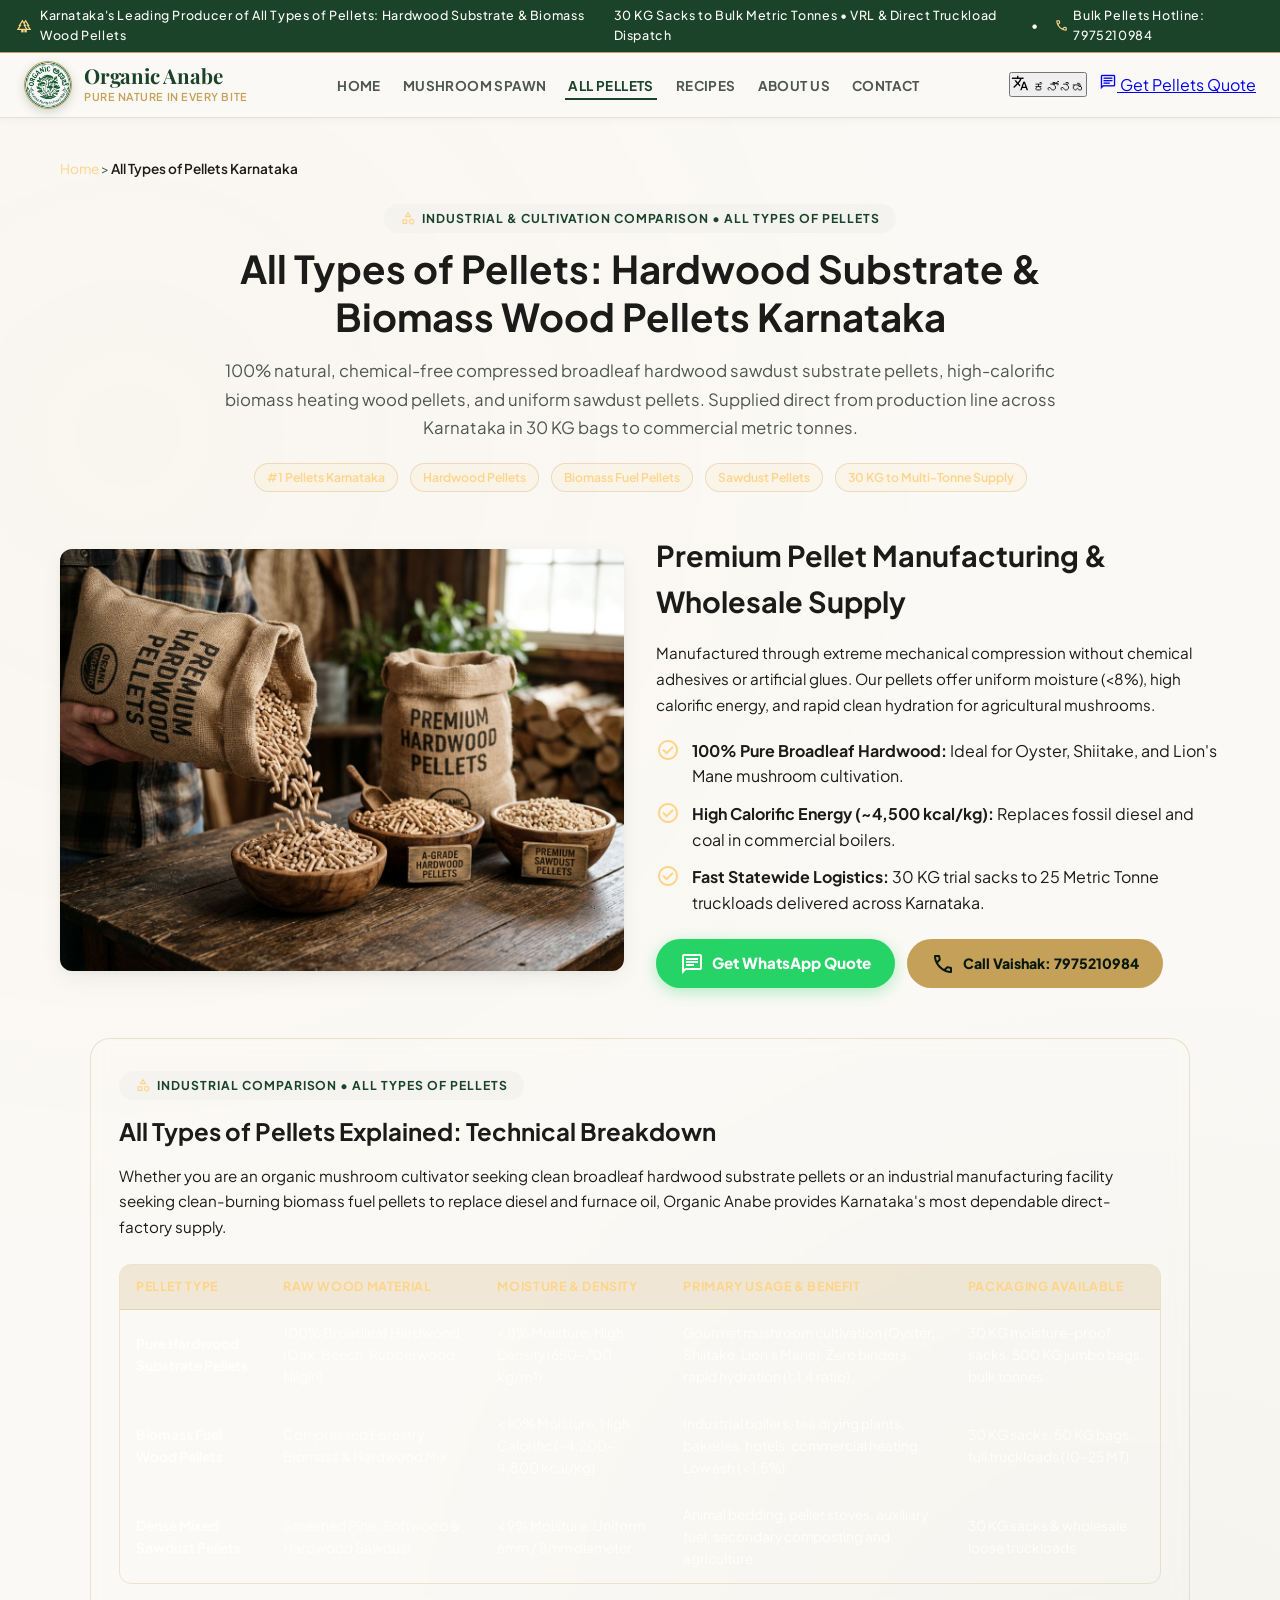
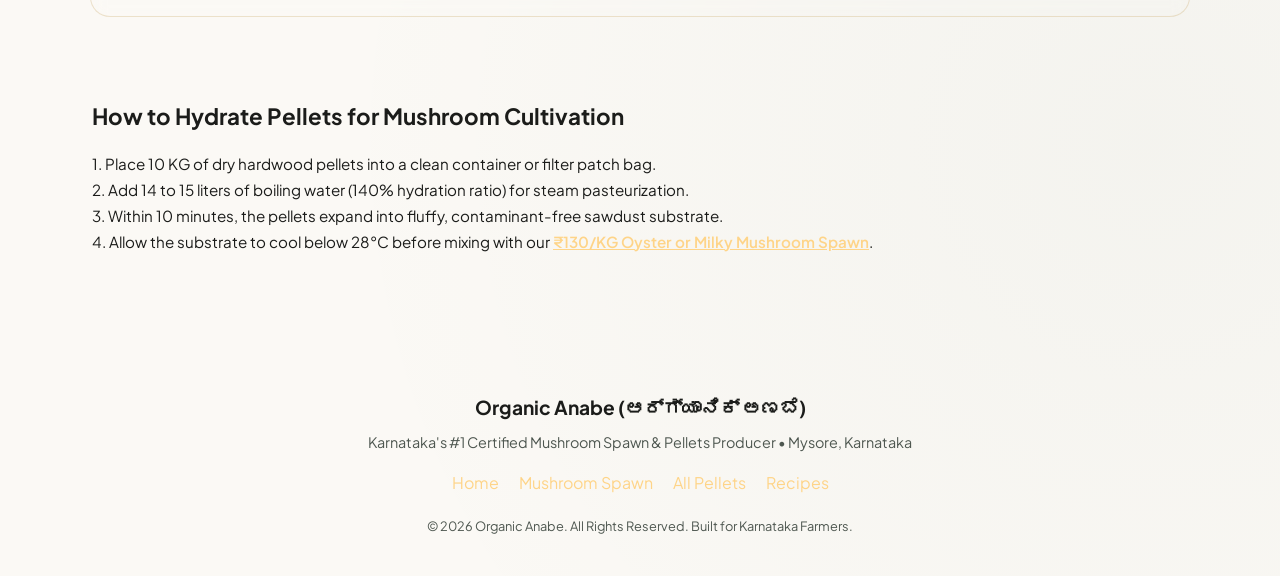
==== pellets.html @ 314855f8 "Implement full #1 ranking architecture: llms.txt, dedicated spawn.html and pellets.html pages, and O" ====
<!DOCTYPE html>
<html lang="en">
<head>
  <meta charset="utf-8" />
  <meta name="viewport" content="width=device-width, initial-scale=1.0" />
  <title>All Types of Pellets Karnataka: Hardwood Substrate & Biomass Wood Pellets | Organic Anabe</title>
  <meta name="description" content="Karnataka's leading direct manufacturer of all types of pellets: 100% pure broadleaf hardwood sawdust pellets for mushroom cultivation & high-calorific biomass fuel wood pellets for industrial boilers. Available in 30 KG bags to bulk tonnes across all Karnataka districts." />
  <meta name="keywords" content="pellets, hardwood pellets, mushroom pellets, biomass pellets, wood pellets, sawdust pellets karnataka, industrial boiler pellets, pellets mysore bangalore, biomass fuel pellets india, substrate pellets for oyster mushroom" />
  <meta name="robots" content="index, follow, max-image-preview:large" />

  <!-- Canonical and Language Alternates -->
  <link rel="canonical" href="https://organabe.in/pellets.html" />
  <link rel="alternate" hreflang="en" href="https://organabe.in/pellets.html" />
  <link rel="alternate" hreflang="kn" href="https://organabe.in/pellets.html?lang=kn" />
  <link rel="alternate" hreflang="x-default" href="https://organabe.in/pellets.html" />

  <!-- Local SEO & Geographic Meta Tags -->
  <meta name="geo.region" content="IN-KA" />
  <meta name="geo.placename" content="Mysore, Mandya, Bengaluru, Karnataka, India" />
  <meta name="geo.position" content="12.2958;76.6394" />
  <meta name="ICBM" content="12.2958, 76.6394" />

  <!-- Open Graph / Social Media -->
  <meta property="og:type" content="product" />
  <meta property="og:locale" content="en_IN" />
  <meta property="og:url" content="https://organabe.in/pellets.html" />
  <meta property="og:site_name" content="Organic Anabe (ಆರ್ಗ್ಯಾನಿಕ್ ಅಣಬೆ)" />
  <meta property="og:title" content="All Types of Pellets: Hardwood & Biomass Wood Pellets Karnataka | Organic Anabe" />
  <meta property="og:description" content="100% chemical-free broadleaf hardwood substrate pellets for mushroom cultivation and high-calorific biomass fuel wood pellets for industrial heating." />
  <meta property="og:image" content="https://organabe.in/assets/all_types_pellets.jpg" />

  <!-- Google Fonts & Icons -->
  <link rel="preconnect" href="https://fonts.googleapis.com" />
  <link rel="preconnect" href="https://fonts.gstatic.com" crossorigin />
  <link href="https://fonts.googleapis.com/css2?family=Noto+Sans+Kannada:wght@400;600;700;800&family=Playfair+Display:ital,wght@0,600;0,700;0,800;1,600&family=Plus+Jakarta+Sans:wght@400;500;600;700;800&display=swap" rel="stylesheet" />
  <link href="https://fonts.googleapis.com/css2?family=Material+Symbols+Outlined:opsz,wght,FILL,GRAD@24,500,0,0" rel="stylesheet" />

  <!-- Main Stylesheet -->
  <link rel="stylesheet" href="css/style.css" />

  <!-- Structured Data: BreadcrumbList Schema -->
  <script type="application/ld+json">
  {
    "@context": "https://schema.org",
    "@type": "BreadcrumbList",
    "itemListElement": [
      {
        "@type": "ListItem",
        "position": 1,
        "name": "Home",
        "item": "https://organabe.in/"
      },
      {
        "@type": "ListItem",
        "position": 2,
        "name": "All Types of Pellets",
        "item": "https://organabe.in/pellets.html"
      }
    ]
  }
  </script>

  <!-- Structured Data: Product Schema for Pellets with Full Merchant Compliance -->
  <script type="application/ld+json">
  {
    "@context": "https://schema.org",
    "@type": "Product",
    "name": "All Types of Pellets: Hardwood Sawdust & Biomass Pellets (ಪೆಲ್ಲೆಟ್‌ಗಳು)",
    "image": "https://organabe.in/assets/all_types_pellets.jpg",
    "description": "100% pure broadleaf hardwood substrate pellets for mushroom cultivation and high-calorific biomass fuel wood pellets for industrial boilers. Available in 30 KG bags to bulk tonnes across Karnataka.",
    "sku": "OA-PELLET-30KG",
    "brand": { "@type": "Brand", "name": "Organic Anabe" },
    "offers": {
      "@type": "Offer",
      "price": "18",
      "priceCurrency": "INR",
      "itemCondition": "https://schema.org/NewCondition",
      "availability": "https://schema.org/InStock",
      "priceValidUntil": "2027-12-31",
      "url": "https://organabe.in/pellets.html",
      "shippingDetails": {
        "@type": "OfferShippingDetails",
        "shippingRate": {
          "@type": "MonetaryAmount",
          "value": "0",
          "currency": "INR"
        },
        "shippingDestination": {
          "@type": "DefinedRegion",
          "addressCountry": "IN",
          "addressRegion": "Karnataka"
        },
        "deliveryTime": {
          "@type": "ShippingDeliveryTime",
          "handlingTime": {
            "@type": "QuantitativeValue",
            "minValue": 0,
            "maxValue": 1,
            "unitCode": "DAY"
          },
          "transitTime": {
            "@type": "QuantitativeValue",
            "minValue": 1,
            "maxValue": 3,
            "unitCode": "DAY"
          }
        }
      },
      "hasMerchantReturnPolicy": {
        "@type": "MerchantReturnPolicy",
        "applicableCountry": "IN",
        "returnPolicyCategory": "https://schema.org/MerchantReturnFiniteReturnWindow",
        "merchantReturnDays": 7,
        "returnMethod": "https://schema.org/ReturnByMail",
        "returnFees": "https://schema.org/FreeReturn"
      }
    },
    "review": {
      "@type": "Review",
      "reviewRating": {
        "@type": "Rating",
        "ratingValue": "5",
        "bestRating": "5"
      },
      "author": {
        "@type": "Person",
        "name": "Anand Hegde"
      }
    },
    "aggregateRating": {
      "@type": "AggregateRating",
      "ratingValue": "4.8",
      "reviewCount": "54"
    }
  }
  </script>

  <!-- Structured Data: FAQPage Schema -->
  <script type="application/ld+json">
  {
    "@context": "https://schema.org",
    "@type": "FAQPage",
    "mainEntity": [
      {
        "@type": "Question",
        "name": "What are all the types of pellets available at Organic Anabe?",
        "acceptedAnswer": {
          "@type": "Answer",
          "text": "Organic Anabe manufactures and distributes all types of pellets across Karnataka: 1) 100% natural Broadleaf Hardwood Sawdust Pellets (Oak, Beech) for gourmet mushroom cultivation substrates; 2) High-calorific Biomass Fuel Wood Pellets (~4,500 kcal/kg) for industrial boilers, furnaces, and heating; and 3) Screened Mixed Sawdust Pellets. Available in 30 KG bags, 500 KG jumbo bags, and commercial metric tonne truckloads."
        }
      },
      {
        "@type": "Question",
        "name": "How to use hardwood pellets for mushroom cultivation?",
        "acceptedAnswer": {
          "@type": "Answer",
          "text": "Place 10 KG of dry hardwood pellets into a sterilized container. Add 14 to 15 liters of boiling water (140% hydration ratio). Within 10 minutes, the pellets expand into fluffy, steam-pasteurized sawdust substrate. Allow to cool before inoculating with 3% to 5% pure Oyster or Milky mushroom spawn."
        }
      },
      {
        "@type": "Question",
        "name": "What is the minimum order quantity for pellets?",
        "acceptedAnswer": {
          "@type": "Answer",
          "text": "The minimum order quantity for hardwood pellets is 30 KG in heavy moisture-protected sacks, scaling up to commercial truckloads across Bengaluru, Mysuru, Mandya, Hassan, Belagavi, Mangaluru, and all 31 Karnataka districts."
        }
      }
    ]
  }
  </script>
</head>
<body data-lang="en">

  <!-- TOP ANNOUNCEMENT TICKER -->
  <div class="top-ticker">
    <div class="top-ticker-content">
      <div style="display: flex; align-items: center; gap: 8px;">
        <span class="material-symbols-outlined" style="font-size: 16px; color: var(--secondary-light);">forest</span>
        <span>Karnataka's Leading Producer of All Types of Pellets: Hardwood Substrate & Biomass Wood Pellets</span>
      </div>
      <div style="display: flex; align-items: center; gap: 16px;">
        <span class="hidden-mobile">30 KG Sacks to Bulk Metric Tonnes • VRL & Direct Truckload Dispatch</span>
        <span>•</span>
        <a href="tel:7975210984" style="color: inherit; text-decoration: none; display: flex; align-items: center; gap: 4px;">
          <span class="material-symbols-outlined" style="font-size: 15px; color: var(--secondary-light);">call</span>
          <span>Bulk Pellets Hotline: 7975210984</span>
        </a>
      </div>
    </div>
  </div>

  <!-- NAVIGATION HEADER -->
  <header class="site-header">
    <div class="nav-container">
      <a href="index.html" class="brand-link">
        <div class="brand-logo-wrap">
          <img src="assets/logo.png" alt="Organic Anabe Logo" />
        </div>
        <div class="brand-text">
          <span class="brand-title">Organic Anabe</span>
          <span class="brand-subtitle">Pure Nature in Every Bite</span>
        </div>
      </a>

      <nav class="nav-center-wrap">
        <ul class="nav-links">
          <li><a href="index.html">Home</a></li>
          <li><a href="spawn.html">Mushroom Spawn</a></li>
          <li><a href="pellets.html" class="active">All Pellets</a></li>
          <li><a href="recipes.html">Recipes</a></li>
          <li><a href="index.html#about">About Us</a></li>
          <li><a href="index.html#contact">Contact</a></li>
        </ul>
      </nav>

      <div class="nav-actions">
        <button type="button" class="lang-switch-btn" id="lang-toggle-btn" aria-label="Switch Language">
          <span class="material-symbols-outlined" style="font-size: 18px;">translate</span>
          <span>ಕನ್ನಡ</span>
        </button>
        <a href="https://api.whatsapp.com/send?phone=917975210984&text=Hello%20Vaishak!%20I%20need%20a%20bulk%20quote%20for%20Pellets%20(Hardwood%20Substrate%20/%20Biomass%20Fuel)." target="_blank" class="nav-order-pill">
          <span class="material-symbols-outlined" style="font-size: 18px;">chat</span>
          <span>Get Pellets Quote</span>
        </a>
      </div>
    </div>
  </header>

  <!-- MAIN PAGE CONTAINER -->
  <main style="max-width: 1200px; margin: 40px auto; padding: 0 20px;">

    <!-- Breadcrumb Display -->
    <nav aria-label="Breadcrumb" style="font-size: 0.85rem; color: var(--text-muted); margin-bottom: 24px;">
      <a href="index.html" style="color: var(--secondary-light); text-decoration: none;">Home</a> &gt; 
      <span style="color: var(--text-main); font-weight: 600;">All Types of Pellets Karnataka</span>
    </nav>

    <!-- Page Header & H1 -->
    <div style="text-align: center; max-width: 900px; margin: 0 auto 40px;">
      <div class="botanical-badge" style="margin-bottom: 12px;">
        <span class="material-symbols-outlined" style="font-size: 16px; color: var(--secondary-light);">category</span>
        <span>Industrial & Cultivation Comparison • All Types of Pellets</span>
      </div>
      <h1 style="font-family: var(--font-heading); font-size: 2.4rem; color: var(--text-main); line-height: 1.25; margin-bottom: 16px;">
        All Types of Pellets: Hardwood Substrate &amp; Biomass Wood Pellets Karnataka
      </h1>
      <p style="font-size: 1.05rem; line-height: 1.7; color: var(--text-muted);">
        100% natural, chemical-free compressed broadleaf hardwood sawdust substrate pellets, high-calorific biomass heating wood pellets, and uniform sawdust pellets. Supplied direct from production line across Karnataka in 30 KG bags to commercial metric tonnes.
      </p>
      <div style="display: flex; justify-content: center; gap: 12px; margin-top: 20px; flex-wrap: wrap;">
        <span class="seo-kw-tag">#1 Pellets Karnataka</span>
        <span class="seo-kw-tag">Hardwood Pellets</span>
        <span class="seo-kw-tag">Biomass Fuel Pellets</span>
        <span class="seo-kw-tag">Sawdust Pellets</span>
        <span class="seo-kw-tag">30 KG to Multi-Tonne Supply</span>
      </div>
    </div>

    <!-- Product Showcase Image & Perks -->
    <div style="display: grid; grid-template-columns: repeat(auto-fit, minmax(320px, 1fr)); gap: 32px; align-items: center; margin-bottom: 50px;">
      <div style="border-radius: var(--radius-lg); overflow: hidden; box-shadow: var(--shadow-md); border: 1px solid var(--border-color);">
        <img src="assets/all_types_pellets.jpg" alt="All Types of Pellets - Hardwood Sawdust Pellets and Biomass Wood Pellets Karnataka" style="width: 100%; height: auto; display: block;" />
      </div>
      <div>
        <h2 style="font-family: var(--font-heading); font-size: 1.8rem; color: var(--text-main); margin-bottom: 16px;">
          Premium Pellet Manufacturing &amp; Wholesale Supply
        </h2>
        <p style="font-size: 0.95rem; line-height: 1.7; color: var(--text-secondary); margin-bottom: 20px;">
          Manufactured through extreme mechanical compression without chemical adhesives or artificial glues. Our pellets offer uniform moisture (&lt;8%), high calorific energy, and rapid clean hydration for agricultural mushrooms.
        </p>
        <div style="display: flex; flex-direction: column; gap: 12px; margin-bottom: 24px;">
          <div style="display: flex; gap: 12px; align-items: flex-start;">
            <span class="material-symbols-outlined" style="color: var(--secondary-light); font-size: 24px;">check_circle</span>
            <div>
              <strong>100% Pure Broadleaf Hardwood:</strong> Ideal for Oyster, Shiitake, and Lion's Mane mushroom cultivation.
            </div>
          </div>
          <div style="display: flex; gap: 12px; align-items: flex-start;">
            <span class="material-symbols-outlined" style="color: var(--secondary-light); font-size: 24px;">check_circle</span>
            <div>
              <strong>High Calorific Energy (~4,500 kcal/kg):</strong> Replaces fossil diesel and coal in commercial boilers.
            </div>
          </div>
          <div style="display: flex; gap: 12px; align-items: flex-start;">
            <span class="material-symbols-outlined" style="color: var(--secondary-light); font-size: 24px;">check_circle</span>
            <div>
              <strong>Fast Statewide Logistics:</strong> 30 KG trial sacks to 25 Metric Tonne truckloads delivered across Karnataka.
            </div>
          </div>
        </div>
        <div style="display: flex; gap: 12px; flex-wrap: wrap;">
          <a href="https://api.whatsapp.com/send?phone=917975210984&text=Hello%20Vaishak!%20I%20need%20a%20quotation%20for%20Hardwood%20Pellets%20/%20Biomass%20Pellets." target="_blank" class="btn-pellet-wa-quote" style="text-decoration: none; padding: 12px 24px; border-radius: var(--radius-full); display: inline-flex; align-items: center; gap: 8px;">
            <span class="material-symbols-outlined">chat</span>
            <span>Get WhatsApp Quote</span>
          </a>
          <a href="tel:7975210984" class="btn-pellet-call-quote" style="text-decoration: none; padding: 12px 24px; border-radius: var(--radius-full); display: inline-flex; align-items: center; gap: 8px;">
            <span class="material-symbols-outlined">call</span>
            <span>Call Vaishak: 7975210984</span>
          </a>
        </div>
      </div>
    </div>

    <!-- Technical Specification Comparison Table -->
    <div class="seo-guide-container" style="margin-bottom: 50px;">
      <div class="seo-guide-card">
        <div class="botanical-badge" style="margin-bottom: 12px;">
          <span class="material-symbols-outlined" style="font-size: 16px; color: var(--secondary-light);">category</span>
          <span>Industrial Comparison • All Types of Pellets</span>
        </div>
        <h3 style="font-family: var(--font-heading); font-size: 1.5rem; color: var(--text-primary); margin-bottom: 12px;">
          All Types of Pellets Explained: Technical Breakdown
        </h3>
        <p style="font-size: 0.95rem; line-height: 1.7; color: var(--text-secondary); margin-bottom: 16px;">
          Whether you are an organic mushroom cultivator seeking clean broadleaf hardwood substrate pellets or an industrial manufacturing facility seeking clean-burning biomass fuel pellets to replace diesel and furnace oil, Organic Anabe provides Karnataka's most dependable direct-factory supply.
        </p>

        <div class="seo-guide-table-wrap">
          <table class="seo-guide-table">
            <thead>
              <tr>
                <th>Pellet Type</th>
                <th>Raw Wood Material</th>
                <th>Moisture &amp; Density</th>
                <th>Primary Usage &amp; Benefit</th>
                <th>Packaging Available</th>
              </tr>
            </thead>
            <tbody>
              <tr>
                <td><strong>Pure Hardwood Substrate Pellets</strong></td>
                <td>100% Broadleaf Hardwood (Oak, Beech, Rubberwood, Nilgiri)</td>
                <td>&lt; 8% Moisture, High Density (650–700 kg/m³)</td>
                <td>Gourmet mushroom cultivation (Oyster, Shiitake, Lion's Mane). Zero binders, rapid hydration (1:1.4 ratio).</td>
                <td>30 KG moisture-proof sacks, 500 KG jumbo bags, bulk tonnes</td>
              </tr>
              <tr>
                <td><strong>Biomass Fuel Wood Pellets</strong></td>
                <td>Compressed Forestry Biomass &amp; Hardwood Mix</td>
                <td>&lt; 10% Moisture, High Calorific (~4,200–4,800 kcal/kg)</td>
                <td>Industrial boilers, tea drying plants, bakeries, hotels, commercial heating. Low ash (&lt; 1.5%).</td>
                <td>30 KG sacks, 50 KG bags, full truckloads (10–25 MT)</td>
              </tr>
              <tr>
                <td><strong>Dense Mixed Sawdust Pellets</strong></td>
                <td>Screened Pine, Softwood &amp; Hardwood Sawdust</td>
                <td>&lt; 9% Moisture, Uniform 6mm / 8mm diameter</td>
                <td>Animal bedding, pellet stoves, auxiliary fuel, secondary composting and agriculture.</td>
                <td>30 KG sacks &amp; wholesale loose truckloads</td>
              </tr>
            </tbody>
          </table>
        </div>
      </div>
    </div>

    <!-- Pellets Hydration Guide -->
    <div style="background: var(--bg-surface); border: 1px solid var(--border-color); border-radius: var(--radius-lg); padding: 32px; margin-bottom: 50px;">
      <h3 style="font-family: var(--font-heading); font-size: 1.4rem; color: var(--text-main); margin-bottom: 16px;">
        How to Hydrate Pellets for Mushroom Cultivation
      </h3>
      <p style="font-size: 0.95rem; line-height: 1.7; color: var(--text-secondary); margin-bottom: 16px;">
        1. Place 10 KG of dry hardwood pellets into a clean container or filter patch bag.<br />
        2. Add 14 to 15 liters of boiling water (140% hydration ratio) for steam pasteurization.<br />
        3. Within 10 minutes, the pellets expand into fluffy, contaminant-free sawdust substrate.<br />
        4. Allow the substrate to cool below 28°C before mixing with our <a href="spawn.html" style="color: var(--secondary-light); font-weight: 600;">₹130/KG Oyster or Milky Mushroom Spawn</a>.
      </p>
    </div>

  </main>

  <!-- FOOTER -->
  <footer style="background: var(--bg-surface); padding: 40px 20px; border-top: 1px solid var(--border-color); text-align: center;">
    <div style="max-width: 900px; margin: 0 auto;">
      <h4 style="font-family: var(--font-heading); color: var(--text-main); font-size: 1.2rem; margin-bottom: 8px;">Organic Anabe (ಆರ್ಗ್ಯಾನಿಕ್ ಅಣಬೆ)</h4>
      <p style="color: var(--text-muted); font-size: 0.9rem; margin-bottom: 16px;">Karnataka's #1 Certified Mushroom Spawn &amp; Pellets Producer • Mysore, Karnataka</p>
      <div style="display: flex; justify-content: center; gap: 20px; flex-wrap: wrap; margin-bottom: 20px;">
        <a href="index.html" style="color: var(--secondary-light); text-decoration: none;">Home</a>
        <a href="spawn.html" style="color: var(--secondary-light); text-decoration: none;">Mushroom Spawn</a>
        <a href="pellets.html" style="color: var(--secondary-light); text-decoration: none;">All Pellets</a>
        <a href="recipes.html" style="color: var(--secondary-light); text-decoration: none;">Recipes</a>
      </div>
      <p style="font-size: 0.8rem; color: var(--text-muted);">© 2026 Organic Anabe. All Rights Reserved. Built for Karnataka Farmers.</p>
    </div>
  </footer>

</body>
</html>
---- css/style.css ----
/* ==========================================================================
   ORGANIC ANABE (ಆರ್ಗ್ಯಾನಿಕ್ ಅಣಬೆ) - BOTANICAL HERITAGE DESIGN SYSTEM
   ========================================================================== */

:root {
  --primary: #1a4329;
  --primary-hover: #0d2818;
  --primary-light: #264f34;
  --primary-faint: rgba(26, 67, 41, 0.08);

  --secondary: #c5a059;
  --secondary-hover: #b08d43;
  --secondary-light: #fed488;
  --secondary-dim: #e9c176;
  --secondary-fixed: #ffdea5;

  --tertiary: #0d2818;
  --tertiary-dark: #07190e;

  --bg-parchment: #fbf9f5;
  --surface-lowest: #ffffff;
  --surface-low: #f5f3ef;
  --surface-card: #fdfbf7;
  --surface-alt: #f4efe6;
  --surface-border: #e4e0d7;

  --text-main: #1b1c1a;
  --text-muted: #4e5750;
  --text-gold: #8c6d3b;
  --text-inverse: #fdfbf7;

  --font-serif: 'Playfair Display', Georgia, serif;
  --font-sans: 'Plus Jakarta Sans', -apple-system, BlinkMacSystemFont, sans-serif;
  --font-kannada: 'Noto Sans Kannada', 'Plus Jakarta Sans', sans-serif;

  --shadow-sm: 0 2px 8px rgba(13, 40, 24, 0.04);
  --shadow-md: 0 8px 24px -4px rgba(13, 40, 24, 0.08), 0 2px 6px -1px rgba(13, 40, 24, 0.04);
  --shadow-lg: 0 16px 36px -6px rgba(13, 40, 24, 0.12), 0 4px 12px -2px rgba(13, 40, 24, 0.06);
  --shadow-glow: 0 0 25px rgba(197, 160, 89, 0.35);

  --radius-sm: 4px;
  --radius-md: 8px;
  --radius-lg: 12px;
  --radius-xl: 20px;
  --radius-full: 9999px;

  --transition-fast: 0.2s cubic-bezier(0.4, 0, 0.2, 1);
  --transition-smooth: 0.35s cubic-bezier(0.16, 1, 0.3, 1);
}

/* Base Resets */
*,
*::before,
*::after {
  box-sizing: border-box;
  margin: 0;
  padding: 0;
}

html {
  scroll-behavior: smooth;
  font-size: 16px;
  background-color: var(--bg-parchment);
  overflow-x: hidden !important;
  width: 100% !important;
  max-width: 100vw !important;
  -webkit-text-size-adjust: 100%;
}

body {
  font-family: var(--font-sans);
  color: var(--text-main);
  background-color: var(--bg-parchment);
  line-height: 1.6;
  -webkit-font-smoothing: antialiased;
  -moz-osx-font-smoothing: grayscale;
  overflow-x: hidden !important;
  width: 100% !important;
  max-width: 100vw !important;
  position: relative;
  background-image:
    radial-gradient(circle at 10% 20%, rgba(197, 160, 89, 0.03) 0%, transparent 40%),
    radial-gradient(circle at 90% 80%, rgba(26, 67, 41, 0.03) 0%, transparent 40%);
}

/* Kannada typography override when Kannada is active */
body[data-lang="kn"] {
  font-family: var(--font-kannada);
}

body[data-lang="kn"] .font-serif,
body[data-lang="kn"] h1,
body[data-lang="kn"] h2,
body[data-lang="kn"] h3 {
  font-family: var(--font-kannada);
  letter-spacing: normal;
}

/* Botanical double border utility */
.botanical-frame {
  position: relative;
  border: 2px solid var(--primary);
  background: var(--surface-card);
  box-shadow: var(--shadow-md);
}

.botanical-frame::after {
  content: "";
  position: absolute;
  top: 4px;
  left: 4px;
  right: 4px;
  bottom: 4px;
  border: 1px solid var(--secondary);
  pointer-events: none;
  opacity: 0.65;
  border-radius: inherit;
}

/* Flourish corners */
.corner-flourish {
  position: absolute;
  width: 22px;
  height: 22px;
  pointer-events: none;
  border-color: var(--secondary);
  opacity: 0.75;
}

.corner-tl {
  top: 8px;
  left: 8px;
  border-top: 2px solid;
  border-left: 2px solid;
}

.corner-tr {
  top: 8px;
  right: 8px;
  border-top: 2px solid;
  border-right: 2px solid;
}

.corner-bl {
  bottom: 8px;
  left: 8px;
  border-bottom: 2px solid;
  border-left: 2px solid;
}

.corner-br {
  bottom: 8px;
  right: 8px;
  border-bottom: 2px solid;
  border-right: 2px solid;
}

/* Top Announcement Ticker */
.top-ticker {
  background: var(--primary);
  color: var(--text-inverse);
  padding: 6px 16px;
  font-size: 0.78rem;
  letter-spacing: 0.05em;
  font-weight: 500;
  border-bottom: 1px solid var(--secondary);
}

.top-ticker-content {
  max-width: 1280px;
  margin: 0 auto;
  display: flex;
  justify-content: space-between;
  align-items: center;
}

/* Main Navigation */
.site-header {
  position: sticky;
  top: 0;
  z-index: 100;
  background: rgba(251, 249, 245, 0.94);
  backdrop-filter: blur(10px);
  -webkit-backdrop-filter: blur(10px);
  border-bottom: 1px solid var(--surface-border);
  box-shadow: var(--shadow-sm);
  transition: all var(--transition-fast);
}

.nav-container {
  max-width: 1360px;
  margin: 0 auto;
  padding: 8px 24px;
  display: flex;
  align-items: center;
  justify-content: space-between;
  gap: 16px;
}

.brand-link {
  display: flex;
  align-items: center;
  gap: 12px;
  text-decoration: none;
  color: inherit;
  flex-shrink: 0;
}

.brand-logo-wrap {
  width: 48px;
  height: 48px;
  border-radius: var(--radius-full);
  overflow: hidden;
  box-shadow: 0 3px 10px rgba(26, 67, 41, 0.2);
  border: 1.5px solid var(--secondary);
  background: #ffffff;
  display: flex;
  align-items: center;
  justify-content: center;
  transition: transform var(--transition-fast);
  flex-shrink: 0;
}

.brand-link:hover .brand-logo-wrap {
  transform: rotate(3deg) scale(1.04);
}

.brand-logo-wrap img {
  width: 100%;
  height: 100%;
  object-fit: cover;
}

.brand-text {
  display: flex;
  flex-direction: column;
}

.brand-title {
  font-family: var(--font-serif);
  font-size: 1.28rem;
  font-weight: 700;
  color: var(--primary);
  line-height: 1.15;
  letter-spacing: -0.01em;
  white-space: nowrap;
}

.brand-subtitle {
  font-size: 0.68rem;
  font-weight: 600;
  color: var(--secondary);
  letter-spacing: 0.05em;
  text-transform: uppercase;
  white-space: nowrap;
}

.nav-center-wrap {
  display: flex;
  align-items: center;
  justify-content: center;
  flex: 1;
}

.nav-links {
  display: flex;
  align-items: center;
  justify-content: center;
  gap: 16px;
  list-style: none;
  margin: 0;
  padding: 0;
  white-space: nowrap;
}

.nav-links a {
  font-size: 0.84rem;
  font-weight: 700;
  text-transform: uppercase;
  letter-spacing: 0.03em;
  color: var(--text-muted);
  text-decoration: none;
  padding: 6px 3px;
  position: relative;
  white-space: nowrap;
  transition: color var(--transition-fast);
}

.nav-links a::after {
  content: "";
  position: absolute;
  bottom: 0;
  left: 0;
  width: 0%;
  height: 2px;
  background: var(--primary);
  transition: width var(--transition-fast);
}

.nav-links a:hover,
.nav-links a.active {
  color: var(--primary);
}

.nav-links a:hover::after,
.nav-links a.active::after {
  width: 100%;
}

.nav-actions {
  display: flex;
  align-items: center;
  gap: 12px;
}

/* Language Switcher Pill */
.lang-switch {
  display: flex;
  align-items: center;
  background: var(--surface-low);
  border: 1.5px solid var(--secondary);
  border-radius: var(--radius-full);
  padding: 3px;
  cursor: pointer;
  box-shadow: inset 0 1px 3px rgba(0, 0, 0, 0.05);
}

.lang-btn {
  padding: 4px 10px;
  border-radius: var(--radius-full);
  font-size: 0.75rem;
  font-weight: 700;
  border: none;
  background: transparent;
  cursor: pointer;
  color: var(--text-muted);
  transition: all var(--transition-fast);
}

.lang-btn.active {
  background: var(--primary);
  color: var(--text-inverse);
  box-shadow: 0 2px 6px rgba(26, 67, 41, 0.25);
}

/* WhatsApp Order Button */
.btn-order-primary {
  display: inline-flex;
  align-items: center;
  gap: 8px;
  background: var(--primary);
  color: var(--text-inverse);
  padding: 8px 18px;
  border-radius: var(--radius-full);
  font-size: 0.82rem;
  font-weight: 700;
  text-transform: uppercase;
  letter-spacing: 0.05em;
  text-decoration: none;
  border: 1px solid var(--secondary);
  box-shadow: 0 4px 12px rgba(26, 67, 41, 0.2);
  transition: all var(--transition-fast);
}

.btn-order-primary:hover {
  background: var(--tertiary);
  transform: translateY(-2px);
  box-shadow: 0 6px 18px rgba(26, 67, 41, 0.3);
}

.btn-order-price {
  background: var(--secondary);
  color: var(--tertiary-dark);
  padding: 2px 7px;
  border-radius: var(--radius-full);
  font-size: 0.7rem;
  font-weight: 800;
}

/* Mobile Menu Toggle */
.mobile-menu-btn {
  display: none;
  background: transparent;
  border: none;
  font-size: 1.5rem;
  color: var(--primary);
  cursor: pointer;
}

/* 3D HERO SECTION */
.hero-section {
  padding: 30px 24px 60px;
  max-width: 1280px;
  margin: 0 auto;
}

.hero-header {
  text-align: center;
  margin-bottom: 28px;
}

.botanical-badge {
  display: inline-flex;
  align-items: center;
  gap: 6px;
  background: var(--surface-low);
  border: 1px solid var(--border-gold);
  padding: 5px 16px;
  border-radius: var(--radius-full);
  font-size: 0.76rem;
  font-weight: 700;
  text-transform: uppercase;
  letter-spacing: 0.08em;
  color: var(--primary);
  margin-bottom: 12px;
}

.hero-title {
  font-family: var(--font-serif);
  font-size: clamp(2rem, 4.2vw, 3.4rem);
  font-weight: 700;
  color: var(--primary);
  line-height: 1.15;
  letter-spacing: -0.01em;
  max-width: 960px;
  margin: 0 auto 10px;
}

.hero-subtitle-wrap {
  display: flex;
  align-items: center;
  justify-content: center;
  gap: 12px;
}

.flourish-line {
  width: 40px;
  height: 1px;
  background: var(--secondary);
}

.hero-subtitle {
  font-size: 1.15rem;
  color: var(--secondary);
  font-weight: 600;
  font-style: italic;
}

/* 3D Grid Layout */
.hero-grid {
  display: grid;
  grid-template-columns: 280px 1fr 310px;
  gap: 24px;
  align-items: center;
}

/* Left & Right Side Specs */
.hero-feature-card {
  background: var(--surface-card);
  border: 1px solid var(--surface-border);
  border-radius: var(--radius-lg);
  padding: 18px 20px;
  margin-bottom: 16px;
  box-shadow: var(--shadow-sm);
  transition: all var(--transition-fast);
}

.hero-feature-card:hover {
  transform: translateY(-2px);
  box-shadow: var(--shadow-md);
  border-color: var(--secondary);
}

.feature-header {
  display: flex;
  align-items: center;
  gap: 8px;
  font-family: var(--font-serif);
  font-size: 1rem;
  font-weight: 700;
  color: var(--primary);
  margin-bottom: 6px;
}

.feature-desc {
  font-size: 0.84rem;
  color: var(--text-muted);
  line-height: 1.45;
}

.feature-pill {
  display: inline-block;
  margin-top: 8px;
  font-size: 0.72rem;
  font-weight: 700;
  color: var(--secondary-hover);
  letter-spacing: 0.03em;
}

/* 3D Canvas Stage */
.stage-card {
  position: relative;
  background: radial-gradient(circle at 50% 40%, #ffffff 0%, #f4efe6 100%);
  border: 1.5px solid var(--secondary);
  border-radius: var(--radius-xl);
  overflow: hidden;
  box-shadow: var(--shadow-lg);
  display: flex;
  flex-direction: column;
  align-items: center;
  min-height: 520px;
}

.stage-glow {
  position: absolute;
  top: 15%;
  width: 280px;
  height: 280px;
  background: var(--secondary-light);
  border-radius: 50%;
  filter: blur(70px);
  opacity: 0.25;
  pointer-events: none;
}

.stage-controls {
  position: relative;
  z-index: 10;
  display: flex;
  gap: 8px;
  padding: 12px;
  background: rgba(255, 255, 255, 0.7);
  backdrop-filter: blur(8px);
  border-radius: var(--radius-full);
  margin-top: 12px;
  border: 1px solid var(--surface-border);
}

.specimen-btn {
  padding: 6px 16px;
  border-radius: var(--radius-full);
  font-size: 0.74rem;
  font-weight: 700;
  text-transform: uppercase;
  letter-spacing: 0.05em;
  border: none;
  background: transparent;
  cursor: pointer;
  color: var(--text-muted);
  transition: all var(--transition-fast);
}

.specimen-btn.active {
  background: var(--primary);
  color: var(--text-inverse);
  box-shadow: 0 2px 6px rgba(26, 67, 41, 0.25);
}

#mushroom-canvas-container {
  width: 100%;
  height: 400px;
  position: relative;
  cursor: grab;
}

#mushroom-canvas-container:active {
  cursor: grabbing;
}

.stage-badge-left,
.stage-badge-right {
  position: absolute;
  top: 14px;
  z-index: 5;
  background: rgba(255, 255, 255, 0.94);
  backdrop-filter: blur(6px);
  padding: 6px 14px;
  border-radius: var(--radius-full);
  font-size: 0.72rem;
  font-weight: 700;
  box-shadow: var(--shadow-sm);
  display: flex;
  align-items: center;
  gap: 6px;
  border: 1px solid rgba(197, 160, 89, 0.3);
}

.stage-badge-left {
  left: 14px;
  color: var(--primary);
}

.stage-badge-right {
  right: 14px;
  background: var(--primary);
  color: var(--text-inverse);
  border-color: var(--secondary);
}

.pulse-dot {
  width: 8px;
  height: 8px;
  border-radius: 50%;
  background: var(--primary);
  animation: pulse-ring 1.8s infinite;
}

@keyframes pulse-ring {
  0% {
    transform: scale(0.9);
    opacity: 1;
  }

  50% {
    transform: scale(1.4);
    opacity: 0.5;
  }

  100% {
    transform: scale(0.9);
    opacity: 1;
  }
}

.stage-caption {
  width: 100%;
  padding: 10px 16px;
  background: rgba(255, 255, 255, 0.85);
  border-top: 1px solid var(--surface-border);
  text-align: center;
  z-index: 5;
}

.stage-caption-title {
  font-family: var(--font-serif);
  font-weight: 700;
  font-size: 0.96rem;
  color: var(--primary);
}

.stage-caption-sub {
  font-size: 0.78rem;
  color: var(--text-muted);
}

/* Quick Order Card (Right Column) */
.quick-order-card {
  background: linear-gradient(145deg, #1a4329 0%, #0d2818 100%);
  color: var(--text-inverse);
  border-radius: var(--radius-xl);
  padding: 24px 20px;
  border: 1.5px solid var(--secondary);
  box-shadow: var(--shadow-lg);
  position: relative;
  overflow: hidden;
}

.quick-order-title {
  font-family: var(--font-serif);
  font-size: 1.25rem;
  font-weight: 700;
  line-height: 1.25;
  margin-bottom: 6px;
}

.quick-order-desc {
  font-size: 0.82rem;
  color: var(--secondary-light);
  margin-bottom: 18px;
}

.price-box {
  background: rgba(255, 255, 255, 0.08);
  border: 1px solid rgba(197, 160, 89, 0.3);
  border-radius: var(--radius-md);
  padding: 12px 16px;
  display: flex;
  justify-content: space-between;
  align-items: center;
  margin-bottom: 16px;
}

.mrp-strike {
  font-size: 0.95rem;
  text-decoration: line-through;
  color: rgba(255, 255, 255, 0.6);
}

.offer-price {
  font-size: 1.5rem;
  font-weight: 800;
  color: var(--secondary-fixed);
}

.qty-control {
  display: flex;
  align-items: center;
  justify-content: space-between;
  background: rgba(0, 0, 0, 0.25);
  border-radius: var(--radius-md);
  padding: 6px 12px;
  margin-bottom: 18px;
}

.qty-btn {
  width: 32px;
  height: 32px;
  border-radius: var(--radius-sm);
  background: var(--primary);
  color: var(--text-inverse);
  border: 1px solid var(--secondary);
  font-size: 1.2rem;
  font-weight: bold;
  cursor: pointer;
  transition: all var(--transition-fast);
}

.qty-btn:hover {
  background: var(--secondary);
  color: var(--tertiary-dark);
}

.qty-number {
  font-size: 1.15rem;
  font-weight: 800;
  color: var(--secondary-fixed);
  min-width: 30px;
  text-align: center;
}

.btn-whatsapp-order {
  display: flex;
  align-items: center;
  justify-content: center;
  gap: 8px;
  width: 100%;
  padding: 12px;
  border-radius: var(--radius-full);
  background: var(--secondary-fixed);
  color: var(--tertiary-dark);
  font-weight: 800;
  font-size: 0.88rem;
  text-transform: uppercase;
  letter-spacing: 0.05em;
  text-decoration: none;
  box-shadow: 0 4px 14px rgba(0, 0, 0, 0.2);
  transition: all var(--transition-fast);
}

.btn-whatsapp-order:hover {
  background: #ffffff;
  transform: translateY(-2px);
  box-shadow: 0 6px 18px rgba(0, 0, 0, 0.25);
}

/* SECTION DIVIDERS */
.section-divider {
  display: flex;
  align-items: center;
  justify-content: center;
  gap: 16px;
  max-width: 900px;
  margin: 40px auto;
  padding: 0 20px;
}

.divider-line {
  flex: 1;
  height: 1px;
  background: var(--secondary);
  opacity: 0.45;
}

.divider-flourish {
  color: var(--secondary);
  font-size: 1.1rem;
}

/* HEALTH BENEFITS SECTION */
.benefits-section {
  padding: 60px 24px;
  background: var(--surface-low);
  border-top: 1px solid var(--surface-border);
  border-bottom: 1px solid var(--surface-border);
}

.section-header-center {
  text-align: center;
  max-width: 800px;
  margin: 0 auto 40px;
}

.section-title {
  font-family: var(--font-serif);
  font-size: clamp(1.8rem, 3.2vw, 2.6rem);
  font-weight: 700;
  color: var(--primary);
  text-transform: uppercase;
  letter-spacing: 0.03em;
  margin-bottom: 12px;
}

.classic-ribbon {
  display: inline-block;
  background: var(--primary);
  color: var(--secondary-fixed);
  padding: 8px 24px;
  border-radius: var(--radius-sm);
  font-size: 0.95rem;
  font-weight: 700;
  text-transform: uppercase;
  letter-spacing: 0.08em;
  box-shadow: var(--shadow-sm);
  margin-bottom: 14px;
}

.benefits-grid {
  display: grid;
  grid-template-columns: repeat(4, 1fr);
  gap: 24px;
  max-width: 1280px;
  margin: 0 auto;
}

.benefit-card {
  background: var(--surface-card);
  border: 1.5px solid var(--surface-border);
  border-radius: var(--radius-xl);
  padding: 30px 22px;
  text-align: center;
  box-shadow: var(--shadow-sm);
  display: flex;
  flex-direction: column;
  align-items: center;
  transition: all var(--transition-fast);
  position: relative;
}

.benefit-card:hover {
  transform: translateY(-4px);
  box-shadow: var(--shadow-md);
  border-color: var(--secondary);
}

.benefit-icon-wrap {
  width: 68px;
  height: 68px;
  border-radius: 50%;
  background: var(--primary);
  color: var(--secondary-fixed);
  display: flex;
  align-items: center;
  justify-content: center;
  margin-bottom: 20px;
  box-shadow: 0 4px 14px rgba(26, 67, 41, 0.25);
  transition: transform var(--transition-fast);
}

.benefit-card:hover .benefit-icon-wrap {
  transform: scale(1.08);
}

.benefit-title {
  font-family: var(--font-serif);
  font-size: 1.15rem;
  font-weight: 700;
  color: var(--primary);
  margin-bottom: 10px;
  line-height: 1.3;
}

.benefit-desc {
  font-size: 0.86rem;
  color: var(--text-muted);
  line-height: 1.5;
}

/* PREMIUM PRODUCTS SHOWCASE */
.products-section {
  padding: 70px 24px;
  max-width: 1280px;
  margin: 0 auto;
}

.products-grid {
  display: grid;
  grid-template-columns: 1fr 140px 1fr;
  align-items: center;
  gap: 20px;
  margin-top: 36px;
}

.product-card {
  background: var(--surface-card);
  border: 2px solid var(--primary);
  border-radius: var(--radius-xl);
  padding: 24px;
  box-shadow: var(--shadow-md);
  display: flex;
  flex-direction: column;
  transition: all var(--transition-fast);
  position: relative;
}

.product-card:hover {
  box-shadow: var(--shadow-lg);
  border-color: var(--secondary);
}

.product-img-wrap {
  width: 100%;
  height: 220px;
  border-radius: var(--radius-lg);
  overflow: hidden;
  background: #ffffff;
  display: flex;
  align-items: center;
  justify-content: center;
  margin-bottom: 18px;
  border: 1px solid var(--surface-border);
}

.product-img-wrap img {
  width: 100%;
  height: 100%;
  object-fit: cover;
  transition: transform var(--transition-smooth);
}

.product-card:hover .product-img-wrap img {
  transform: scale(1.04);
}

.product-title {
  font-family: var(--font-serif);
  font-size: 1.45rem;
  font-weight: 700;
  color: var(--primary);
  text-transform: uppercase;
  letter-spacing: 0.04em;
  margin-bottom: 8px;
}

.product-desc {
  font-size: 0.88rem;
  color: var(--text-muted);
  line-height: 1.5;
  margin-bottom: 18px;
}

.product-ledger {
  display: grid;
  grid-template-columns: repeat(3, 1fr);
  text-align: center;
  border-top: 1px solid var(--secondary);
  border-bottom: 1px solid var(--secondary);
  padding: 10px 0;
  margin-bottom: 20px;
}

.ledger-col {
  display: flex;
  flex-direction: column;
  border-right: 1px dashed var(--surface-border);
}

.ledger-col:last-child {
  border-right: none;
}

.ledger-label {
  font-size: 0.68rem;
  text-transform: uppercase;
  font-weight: 700;
  color: var(--text-gold);
  letter-spacing: 0.05em;
}

.ledger-value {
  font-size: 1.25rem;
  font-weight: 800;
  color: var(--primary);
}

.ledger-value.strike {
  text-decoration: line-through;
  color: var(--text-muted);
  font-weight: 600;
}

.seal-center-badge {
  display: flex;
  flex-direction: column;
  align-items: center;
  justify-content: center;
  text-align: center;
}

.seal-img {
  width: 110px;
  height: 110px;
  object-fit: contain;
  filter: drop-shadow(0 4px 8px rgba(0, 0, 0, 0.1));
}

/* RECIPES SECTION */
.recipes-section {
  padding: 70px 24px;
  background: var(--surface-low);
  border-top: 1px solid var(--surface-border);
}

.recipe-tabs {
  display: flex;
  justify-content: center;
  gap: 12px;
  margin-bottom: 36px;
}

.recipe-tab-btn {
  padding: 8px 24px;
  border-radius: var(--radius-full);
  font-size: 0.84rem;
  font-weight: 700;
  text-transform: uppercase;
  letter-spacing: 0.04em;
  border: 1.5px solid var(--primary);
  background: transparent;
  color: var(--primary);
  cursor: pointer;
  transition: all var(--transition-fast);
}

.recipe-tab-btn.active {
  background: var(--primary);
  color: var(--text-inverse);
  box-shadow: 0 3px 10px rgba(26, 67, 41, 0.25);
}

.recipes-grid {
  display: grid;
  grid-template-columns: repeat(auto-fit, minmax(280px, 1fr));
  gap: 26px;
  max-width: 1280px;
  margin: 0 auto;
}

.recipe-card {
  background: var(--surface-card);
  border: 1px solid var(--surface-border);
  border-radius: var(--radius-xl);
  overflow: hidden;
  box-shadow: var(--shadow-sm);
  transition: all var(--transition-fast);
  display: flex;
  flex-direction: column;
}

.recipe-card:hover {
  transform: translateY(-4px);
  box-shadow: var(--shadow-md);
  border-color: var(--secondary);
}

.recipe-img-wrap {
  width: 100%;
  height: 200px;
  overflow: hidden;
  position: relative;
}

.recipe-img-wrap img {
  width: 100%;
  height: 100%;
  object-fit: cover;
  transition: transform var(--transition-smooth);
}

.recipe-card:hover .recipe-img-wrap img {
  transform: scale(1.06);
}

.recipe-tag {
  position: absolute;
  top: 12px;
  left: 12px;
  background: rgba(26, 67, 41, 0.88);
  color: var(--secondary-fixed);
  backdrop-filter: blur(4px);
  padding: 3px 10px;
  border-radius: var(--radius-full);
  font-size: 0.68rem;
  font-weight: 700;
  text-transform: uppercase;
  letter-spacing: 0.04em;
}

.recipe-body {
  padding: 20px;
  display: flex;
  flex-direction: column;
  flex-grow: 1;
}

.recipe-title {
  font-family: var(--font-serif);
  font-size: 1.25rem;
  font-weight: 700;
  color: var(--primary);
  margin-bottom: 8px;
  line-height: 1.25;
}

.recipe-desc {
  font-size: 0.84rem;
  color: var(--text-muted);
  margin-bottom: 16px;
  flex-grow: 1;
}

.recipe-meta {
  display: flex;
  justify-content: space-between;
  align-items: center;
  font-size: 0.74rem;
  font-weight: 600;
  color: var(--text-gold);
  border-top: 1px solid var(--surface-border);
  padding-top: 12px;
  margin-top: auto;
}

.btn-view-recipe {
  background: var(--surface-low);
  border: 1px solid var(--primary);
  color: var(--primary);
  padding: 6px 14px;
  border-radius: var(--radius-full);
  font-size: 0.74rem;
  font-weight: 700;
  cursor: pointer;
  transition: all var(--transition-fast);
}

.btn-view-recipe:hover {
  background: var(--primary);
  color: var(--text-inverse);
}

/* RECIPE MODAL */
.modal-backdrop {
  position: fixed;
  inset: 0;
  background: rgba(13, 40, 24, 0.75);
  backdrop-filter: blur(8px);
  z-index: 1000;
  display: flex;
  align-items: center;
  justify-content: center;
  padding: 20px;
  opacity: 0;
  pointer-events: none;
  transition: opacity var(--transition-fast);
}

.modal-backdrop.open {
  opacity: 1;
  pointer-events: auto;
}

.modal-content {
  background: var(--surface-card);
  max-width: 640px;
  width: 100%;
  max-height: 88vh;
  overflow-y: auto;
  border-radius: var(--radius-xl);
  border: 2px solid var(--secondary);
  box-shadow: var(--shadow-lg);
  padding: 32px;
  position: relative;
  transform: translateY(20px);
  transition: transform var(--transition-smooth);
}

.modal-backdrop.open .modal-content {
  transform: translateY(0);
}

.modal-close-btn {
  position: absolute;
  top: 16px;
  right: 16px;
  background: var(--surface-low);
  border: none;
  border-radius: 50%;
  width: 36px;
  height: 36px;
  display: flex;
  align-items: center;
  justify-content: center;
  cursor: pointer;
  font-size: 1.2rem;
  color: var(--primary);
}

/* FOOTER & CONTACT */
.site-footer {
  background: linear-gradient(180deg, #102b1b 0%, #07190e 100%);
  color: var(--text-inverse);
  padding: 70px 24px 30px;
  border-top: 2px solid var(--secondary);
}

.footer-container {
  max-width: 1280px;
  margin: 0 auto;
  display: grid;
  grid-template-columns: 1.4fr 1fr 1fr;
  gap: 40px;
  padding-bottom: 40px;
  border-bottom: 1px solid rgba(197, 160, 89, 0.3);
}

.footer-brand {
  display: flex;
  flex-direction: column;
}

.footer-logo-wrap {
  width: 72px;
  height: 72px;
  border-radius: 50%;
  overflow: hidden;
  border: 2px solid var(--secondary);
  background: #ffffff;
  margin-bottom: 16px;
}

.footer-logo-wrap img {
  width: 100%;
  height: 100%;
  object-fit: cover;
}

.footer-title {
  font-family: var(--font-serif);
  font-size: 1.5rem;
  font-weight: 700;
  color: var(--secondary-fixed);
  margin-bottom: 6px;
}

.footer-tagline {
  font-size: 0.88rem;
  color: rgba(255, 255, 255, 0.7);
  margin-bottom: 16px;
  max-width: 320px;
}

.footer-col-title {
  font-family: var(--font-serif);
  font-size: 1.15rem;
  font-weight: 700;
  color: var(--secondary-fixed);
  margin-bottom: 16px;
  text-transform: uppercase;
  letter-spacing: 0.05em;
}

.contact-list {
  list-style: none;
  display: flex;
  flex-direction: column;
  gap: 10px;
}

.contact-item {
  display: flex;
  align-items: center;
  gap: 10px;
  font-size: 0.88rem;
  color: rgba(255, 255, 255, 0.85);
  text-decoration: none;
  transition: color var(--transition-fast);
}

.contact-item:hover {
  color: var(--secondary-light);
}

.qr-box-wrap {
  background: #ffffff;
  padding: 12px;
  border-radius: var(--radius-lg);
  display: inline-block;
  box-shadow: 0 4px 12px rgba(0, 0, 0, 0.3);
  margin-bottom: 8px;
}

.qr-img {
  width: 110px;
  height: 110px;
  object-fit: contain;
  display: block;
}

.footer-bottom {
  max-width: 1280px;
  margin: 24px auto 0;
  display: flex;
  justify-content: space-between;
  align-items: center;
  font-size: 0.78rem;
  color: rgba(255, 255, 255, 0.6);
}

/* CULTIVATION RITUAL GRID */
.cultivation-grid {
  display: grid;
  grid-template-columns: repeat(3, 1fr);
  gap: 24px;
  max-width: 1280px;
  margin: 0 auto;
}

/* =========================================================
   STITCH RECIPE CARDS (MATCHING MILKY & OYSTER STITCH SCREENS)
   ========================================================= */
.recipe-card-stitch {
  background: var(--surface-card);
  border-radius: var(--radius-xl);
  overflow: hidden;
  box-shadow: 0 4px 20px rgba(1, 45, 21, 0.07);
  border: 1.5px solid var(--surface-border);
  display: flex;
  flex-direction: column;
  transition: all var(--transition-smooth);
}

.recipe-card-stitch:hover {
  transform: translateY(-4px);
  box-shadow: 0 12px 32px rgba(1, 45, 21, 0.14);
  border-color: var(--secondary);
}

.stitch-img-wrap {
  position: relative;
  width: 100%;
  height: 240px;
  overflow: hidden;
  background: #eae8e4;
}

.stitch-img-wrap img {
  width: 100%;
  height: 100%;
  object-fit: cover;
  transition: transform 0.6s ease;
}

.recipe-card-stitch:hover .stitch-img-wrap img {
  transform: scale(1.05);
}

.stitch-badge-top {
  position: absolute;
  top: 14px;
  left: 14px;
  background: rgba(1, 45, 21, 0.94);
  color: var(--secondary-fixed);
  font-size: 0.72rem;
  font-weight: 700;
  padding: 5px 12px;
  border-radius: var(--radius-full);
  text-transform: uppercase;
  letter-spacing: 0.05em;
  backdrop-filter: blur(6px);
  box-shadow: 0 2px 8px rgba(0, 0, 0, 0.25);
  border: 1px solid rgba(197, 160, 89, 0.4);
}

.stitch-time-pill {
  position: absolute;
  bottom: 12px;
  right: 12px;
  background: rgba(255, 255, 255, 0.94);
  backdrop-filter: blur(6px);
  color: var(--primary);
  font-size: 0.74rem;
  font-weight: 700;
  padding: 4px 12px;
  border-radius: var(--radius-full);
  box-shadow: 0 2px 8px rgba(0, 0, 0, 0.15);
  display: flex;
  align-items: center;
  gap: 4px;
  border: 1px solid rgba(197, 160, 89, 0.25);
}

.stitch-body {
  padding: 22px;
  display: flex;
  flex-direction: column;
  flex: 1;
}

.stitch-header-row {
  display: flex;
  justify-content: space-between;
  align-items: flex-start;
  border-bottom: 1px solid var(--surface-border);
  padding-bottom: 12px;
  margin-bottom: 12px;
  gap: 12px;
}

.stitch-title-en {
  font-family: var(--font-serif);
  font-size: 1.22rem;
  font-weight: 700;
  color: var(--primary);
  line-height: 1.25;
}

.stitch-title-kn {
  font-size: 0.85rem;
  color: var(--secondary-hover);
  font-weight: 600;
  margin-top: 3px;
  display: block;
}

.stitch-serves-pill {
  text-align: right;
  flex-shrink: 0;
  background: var(--surface-low);
  padding: 4px 10px;
  border-radius: var(--radius-md);
  border: 1px solid var(--surface-border);
}

.stitch-serves-label {
  font-size: 0.65rem;
  text-transform: uppercase;
  font-weight: 700;
  color: var(--text-muted);
  display: block;
}

.stitch-serves-val {
  font-family: var(--font-serif);
  font-size: 1.05rem;
  font-weight: 700;
  color: var(--primary);
}

.stitch-desc {
  font-size: 0.86rem;
  color: var(--text-muted);
  line-height: 1.5;
  margin-bottom: 16px;
}

/* Key Botanical Ingredients Box */
.stitch-botanical-box {
  background: rgba(26, 67, 41, 0.035);
  border: 1px solid rgba(26, 67, 41, 0.12);
  border-radius: var(--radius-lg);
  padding: 14px;
  margin-bottom: 16px;
}

.stitch-botanical-top {
  display: flex;
  justify-content: space-between;
  align-items: center;
  margin-bottom: 10px;
  font-size: 0.82rem;
  font-weight: 700;
  color: var(--primary);
}

.stitch-botanical-badge {
  font-size: 0.68rem;
  font-weight: 700;
  text-transform: uppercase;
  color: var(--secondary-hover);
  background: rgba(197, 160, 89, 0.16);
  padding: 2px 8px;
  border-radius: var(--radius-full);
  border: 1px solid rgba(197, 160, 89, 0.25);
}

.stitch-ing-grid {
  display: grid;
  grid-template-columns: repeat(2, 1fr);
  gap: 6px 12px;
  font-size: 0.78rem;
  color: var(--text-main);
  list-style: disc inside;
  margin-bottom: 12px;
  padding-left: 0;
}

/* Step Accordion Button */
.stitch-step-toggle {
  width: 100%;
  display: flex;
  align-items: center;
  justify-content: space-between;
  padding: 9px 12px;
  background: var(--surface-card);
  border: 1px solid var(--surface-border);
  border-radius: var(--radius-md);
  font-size: 0.76rem;
  font-weight: 700;
  text-transform: uppercase;
  letter-spacing: 0.04em;
  color: var(--primary);
  cursor: pointer;
  transition: all var(--transition-fast);
}

.stitch-step-toggle:hover {
  background: var(--surface-low);
  border-color: var(--secondary);
}

.stitch-step-chevron {
  font-size: 18px;
  transition: transform 0.25s ease;
}

.stitch-step-toggle.open .stitch-step-chevron {
  transform: rotate(180deg);
}

.stitch-steps-content {
  display: none;
  padding-top: 12px;
  margin-top: 8px;
  border-top: 1px dashed var(--surface-border);
  font-size: 0.82rem;
  line-height: 1.55;
  color: var(--text-main);
}

.stitch-steps-content.open {
  display: flex;
  flex-direction: column;
  gap: 8px;
  animation: fadeInSteps 0.25s ease;
}

@keyframes fadeInSteps {
  from {
    opacity: 0;
    transform: translateY(-4px);
  }

  to {
    opacity: 1;
    transform: translateY(0);
  }
}

.stitch-step-item {
  display: flex;
  gap: 6px;
}

.stitch-step-num {
  font-weight: 800;
  color: var(--primary);
  flex-shrink: 0;
}

/* Card Footer Strip */
.stitch-footer-strip {
  display: flex;
  justify-content: space-between;
  align-items: center;
  margin-top: auto;
  padding-top: 14px;
  border-top: 1px solid var(--surface-border);
  gap: 10px;
  flex-wrap: wrap;
}

.stitch-compound-badge {
  display: inline-flex;
  align-items: center;
  gap: 5px;
  font-size: 0.72rem;
  font-weight: 600;
  color: var(--secondary-hover);
}

.stitch-actions-row {
  display: flex;
  align-items: center;
  gap: 8px;
}

.btn-stitch-wa {
  display: inline-flex;
  align-items: center;
  gap: 5px;
  background: var(--primary);
  color: var(--text-inverse);
  padding: 8px 14px;
  border-radius: var(--radius-full);
  font-size: 0.75rem;
  font-weight: 700;
  text-decoration: none;
  transition: all var(--transition-fast);
  border: 1px solid var(--secondary);
}

.btn-stitch-wa:hover {
  background: var(--tertiary);
  box-shadow: 0 3px 10px rgba(26, 67, 41, 0.3);
}

.btn-stitch-modal {
  display: inline-flex;
  align-items: center;
  gap: 4px;
  background: var(--surface-low);
  border: 1px solid var(--secondary);
  color: var(--primary);
  padding: 7px 12px;
  border-radius: var(--radius-full);
  font-size: 0.74rem;
  font-weight: 700;
  cursor: pointer;
  transition: all var(--transition-fast);
}

.btn-stitch-modal:hover {
  background: var(--secondary-fixed);
}

/* =========================================================
   MOBILE NAVIGATION DRAWER
   ========================================================= */
.mobile-drawer-overlay {
  position: fixed;
  inset: 0;
  background: rgba(1, 45, 21, 0.65);
  backdrop-filter: blur(6px);
  z-index: 1050;
  opacity: 0;
  display: none;
  pointer-events: none;
  transition: opacity 0.3s ease;
}

.mobile-drawer-overlay.open {
  opacity: 1;
  display: block;
  pointer-events: auto;
}

.mobile-drawer {
  position: fixed;
  top: 0;
  right: 0;
  bottom: 0;
  width: 85%;
  max-width: 320px;
  background: var(--surface-card);
  box-shadow: -4px 0 24px rgba(0, 0, 0, 0.25);
  z-index: 1060;
  padding: 24px 20px;
  display: none;
  flex-direction: column;
  overflow-y: auto;
}

.mobile-drawer.open {
  display: flex;
  animation: slideInDrawerRight 0.3s cubic-bezier(0.16, 1, 0.3, 1) forwards;
}

@keyframes slideInDrawerRight {
  from {
    transform: translateX(100%);
  }
  to {
    transform: translateX(0);
  }
}

.mobile-drawer-header {
  display: flex;
  align-items: center;
  justify-content: space-between;
  margin-bottom: 24px;
  padding-bottom: 12px;
  border-bottom: 1px solid var(--surface-border);
}

.mobile-drawer-close {
  background: var(--surface-low);
  border: 1px solid var(--surface-border);
  border-radius: 50%;
  width: 36px;
  height: 36px;
  display: flex;
  align-items: center;
  justify-content: center;
  font-size: 1.2rem;
  color: var(--primary);
  cursor: pointer;
}

.mobile-drawer-links {
  list-style: none;
  display: flex;
  flex-direction: column;
  gap: 14px;
  margin-bottom: 30px;
}

.mobile-drawer-links a {
  display: flex;
  align-items: center;
  gap: 12px;
  font-size: 1rem;
  font-weight: 700;
  color: var(--primary);
  text-decoration: none;
  padding: 10px 14px;
  border-radius: var(--radius-md);
  background: var(--surface-low);
  transition: all var(--transition-fast);
}

.mobile-drawer-links a:hover {
  background: var(--primary);
  color: var(--text-inverse);
}

.mobile-drawer-cta {
  display: flex;
  flex-direction: column;
  gap: 10px;
  margin-top: auto;
}

/* =========================================================
   STICKY MOBILE BOTTOM ACTION BAR
   ========================================================= */
.mobile-bottom-bar {
  display: none;
}

@media (max-width: 768px) {
  .mobile-bottom-bar {
    display: flex;
    position: fixed;
    bottom: 0;
    left: 0;
    right: 0;
    z-index: 990;
    background: rgba(255, 255, 255, 0.98);
    backdrop-filter: blur(12px);
    border-top: 1.5px solid var(--secondary);
    box-shadow: 0 -4px 20px rgba(0, 0, 0, 0.12);
    padding: 9px 14px;
    gap: 10px;
    align-items: center;
  }

  body {
    padding-bottom: 76px;
    /* Avoid content overlap */
  }

  .mobile-bottom-call {
    display: flex;
    flex-direction: column;
    align-items: center;
    justify-content: center;
    background: var(--surface-low);
    border: 1px solid var(--secondary);
    border-radius: var(--radius-lg);
    padding: 6px 12px;
    color: var(--primary);
    text-decoration: none;
    font-size: 0.68rem;
    font-weight: 700;
    min-width: 70px;
    transition: all var(--transition-fast);
  }

  .mobile-bottom-call:hover {
    background: var(--secondary-fixed);
  }

  .mobile-bottom-wa {
    flex: 1;
    display: flex;
    align-items: center;
    justify-content: center;
    gap: 8px;
    background: linear-gradient(135deg, #1a4329 0%, #0d2818 100%);
    color: #ffffff;
    border: 1.5px solid var(--secondary);
    border-radius: var(--radius-full);
    padding: 11px 16px;
    font-size: 0.84rem;
    font-weight: 800;
    text-transform: uppercase;
    letter-spacing: 0.04em;
    text-decoration: none;
    box-shadow: 0 4px 14px rgba(26, 67, 41, 0.35);
    transition: all var(--transition-fast);
  }

  .mobile-bottom-wa:hover {
    filter: brightness(1.1);
  }

  .mobile-bottom-wa .price-pill {
    background: var(--secondary);
    color: var(--tertiary-dark);
    padding: 2px 8px;
    border-radius: var(--radius-full);
    font-size: 0.74rem;
    margin-left: auto;
  }
}

/* =========================================================
   RESPONSIVE BREAKPOINTS & MOBILE VIEW ENHANCEMENTS
   ========================================================= */
@media (max-width: 1080px) {
  .nav-center-wrap,
  .nav-links {
    display: none !important;
  }

  .mobile-menu-btn {
    display: flex !important;
    align-items: center;
    justify-content: center;
    width: 40px;
    height: 40px;
    border-radius: var(--radius-md);
    background: var(--surface-low);
    border: 1.5px solid var(--secondary);
    color: var(--primary);
    cursor: pointer;
  }

  .hero-grid {
    grid-template-columns: 1fr;
  }

  .stage-card {
    min-height: auto;
  }

  .benefits-grid {
    grid-template-columns: repeat(2, 1fr);
  }

  .products-grid {
    grid-template-columns: 1fr;
    gap: 24px;
  }

  .seal-center-badge {
    margin: 12px auto;
  }

  .footer-container {
    grid-template-columns: 1fr;
    gap: 30px;
  }
}

@media (max-width: 768px) {
  .site-header {
    padding: 10px 16px;
  }

  .brand-logo-wrap {
    width: 40px;
    height: 40px;
  }

  .brand-title {
    font-size: 1.12rem;
  }

  .brand-subtitle {
    font-size: 0.65rem;
  }

  .nav-links {
    display: none;
  }

  .mobile-menu-btn {
    display: flex;
    align-items: center;
    justify-content: center;
    width: 40px;
    height: 40px;
    border-radius: var(--radius-md);
    background: var(--surface-low);
    border: 1px solid var(--surface-border);
    color: var(--primary);
    cursor: pointer;
  }

  .nav-actions .btn-order-primary {
    display: none;
    /* Handled by sticky bottom bar & mobile drawer */
  }

  .btn-back-home {
    padding: 6px 12px;
    font-size: 0.75rem;
  }

  .top-ticker {
    font-size: 0.72rem;
    padding: 6px 12px;
  }

  .top-ticker-content .hidden-mobile {
    display: none;
  }

  .top-ticker-content {
    justify-content: center;
  }

  /* 3D Hero on Mobile */
  #mushroom-canvas-container {
    height: 310px;
  }

  .stage-badge-left,
  .stage-badge-right {
    font-size: 0.66rem;
    padding: 4px 10px;
  }

  .stage-controls {
    padding: 8px;
    gap: 6px;
  }

  .specimen-btn {
    flex: 1;
    padding: 8px 6px;
    font-size: 0.72rem;
    text-align: center;
  }

  .stage-caption {
    padding: 10px 12px;
  }

  .stage-caption-title {
    font-size: 0.88rem;
  }

  .stage-caption-sub {
    font-size: 0.74rem;
  }

  /* Health Benefits & Cultivation */
  .benefits-grid {
    grid-template-columns: 1fr;
  }

  .cultivation-grid {
    grid-template-columns: 1fr;
    gap: 16px;
  }

  /* Recipes Section & Vault on Mobile */
  .recipes-grid {
    grid-template-columns: 1fr;
  }

  .vault-grid {
    grid-template-columns: 1fr;
    padding: 0 16px;
    gap: 20px;
  }

  .recipe-tabs {
    display: flex;
    overflow-x: auto;
    white-space: nowrap;
    -webkit-overflow-scrolling: touch;
    scrollbar-width: none;
    padding: 4px 16px;
    gap: 8px;
    justify-content: flex-start;
  }

  .recipe-tabs::-webkit-scrollbar {
    display: none;
  }

  .recipe-tab-btn {
    flex-shrink: 0;
    font-size: 0.78rem;
    padding: 7px 16px;
  }

  .filter-chips-wrap {
    display: flex;
    flex-wrap: nowrap;
    overflow-x: auto;
    white-space: nowrap;
    -webkit-overflow-scrolling: touch;
    scrollbar-width: none;
    padding: 6px 16px;
    gap: 8px;
    justify-content: flex-start;
  }

  .filter-chips-wrap::-webkit-scrollbar {
    display: none;
  }

  .filter-chip {
    flex-shrink: 0;
    padding: 6px 14px;
    font-size: 0.76rem;
  }

  .stitch-body {
    padding: 16px;
  }

  .stitch-img-wrap {
    height: 200px;
  }

  .stitch-ing-grid {
    grid-template-columns: 1fr;
  }

  /* Modal on Mobile */
  .modal-backdrop {
    padding: 10px;
    align-items: flex-end;
  }

  .modal-content {
    padding: 20px 16px;
    max-height: 88vh;
    border-radius: 20px 20px 0 0;
  }

  .modal-close-btn {
    top: 10px;
    right: 10px;
    width: 32px;
    height: 32px;
    font-size: 1rem;
  }

  .footer-bottom {
    flex-direction: column;
    gap: 12px;
    text-align: center;
  }
}

/* ==========================================================================
   3D CINEMATIC SCROLL-BASED HERO SECTION (SPROUTING TIME-LAPSE)
   ========================================================================== */
.hero-scroll-track {
  position: relative;
  height: 360vh;
  background: #091a10;
}

.hero-sticky-frame {
  position: sticky;
  top: 0;
  left: 0;
  width: 100%;
  height: 100vh;
  overflow: hidden;
  display: flex;
  align-items: center;
  justify-content: center;
}

.hero-scroll-canvas {
  position: absolute;
  top: 0;
  left: 0;
  width: 100%;
  height: 100%;
  display: block;
  z-index: 1;
}

/* Atmospheric Gradients & Vignette */
.hero-vignette-overlay {
  position: absolute;
  inset: 0;
  z-index: 2;
  pointer-events: none;
  background: radial-gradient(circle at center, transparent 35%, rgba(9, 26, 16, 0.4) 75%, rgba(6, 18, 11, 0.82) 100%);
}

.hero-bottom-gradient {
  position: absolute;
  bottom: 0;
  left: 0;
  right: 0;
  height: 160px;
  z-index: 2;
  pointer-events: none;
  background: linear-gradient(to top, rgba(9, 26, 16, 0.95) 0%, transparent 100%);
}

/* Scrollytelling Stages */
.scrolly-stage {
  position: absolute;
  inset: 0;
  z-index: 10;
  display: flex;
  align-items: center;
  justify-content: center;
  padding: 20px;
  pointer-events: none;
  opacity: 0;
  transform: translateY(28px) scale(0.97);
  transition: opacity 0.5s cubic-bezier(0.16, 1, 0.3, 1), transform 0.5s cubic-bezier(0.16, 1, 0.3, 1);
}

.scrolly-stage.stage-active {
  opacity: 1;
  transform: translateY(0) scale(1);
  pointer-events: auto;
}

/* Center Glass Card (Stage 1 & Stage 3) */
.scrolly-glass-card {
  background: rgba(13, 40, 24, 0.35);
  backdrop-filter: blur(12px);
  -webkit-backdrop-filter: blur(12px);
  border: 1.5px solid rgba(197, 160, 89, 0.35);
  border-radius: var(--radius-xl);
  padding: 36px 44px;
  text-align: center;
  max-width: 820px;
  color: #ffffff;
  box-shadow: 0 24px 60px rgba(0, 0, 0, 0.55);
}

.scrolly-title {
  font-family: var(--font-serif);
  font-size: clamp(2rem, 3.8vw, 3.2rem);
  font-weight: 700;
  line-height: 1.2;
  margin: 14px 0 10px;
  color: #ffffff;
  text-shadow: 0 2px 12px rgba(0, 0, 0, 0.6);
}

.scrolly-desc {
  font-size: clamp(0.95rem, 1.4vw, 1.15rem);
  color: rgba(255, 255, 255, 0.9);
  max-width: 640px;
  margin: 0 auto 20px;
  line-height: 1.6;
}

.scroll-prompt-pill {
  display: inline-flex;
  align-items: center;
  gap: 8px;
  padding: 8px 20px;
  background: rgba(197, 160, 89, 0.2);
  border: 1px solid var(--secondary);
  border-radius: 999px;
  color: var(--secondary-light);
  font-size: 0.85rem;
  font-weight: 700;
  letter-spacing: 0.04em;
  animation: bounceSoft 2s infinite ease-in-out;
}

@keyframes bounceSoft {

  0%,
  100% {
    transform: translateY(0);
  }

  50% {
    transform: translateY(6px);
  }
}

/* Stage 2: Dual Cultivars Callouts */
.scrolly-dual-wrap {
  width: 100%;
  max-width: 1200px;
  display: flex;
  flex-direction: column;
  align-items: center;
  gap: 20px;
}

.scrolly-dual-header {
  text-align: center;
}

.scrolly-cultivars-grid {
  display: grid;
  grid-template-columns: 1fr 1fr;
  gap: 28px;
  width: 100%;
}

.scrolly-cultivar-box {
  background: rgba(13, 40, 24, 0.35);
  backdrop-filter: blur(12px);
  -webkit-backdrop-filter: blur(12px);
  border: 1.5px solid rgba(197, 160, 89, 0.35);
  border-radius: var(--radius-lg);
  padding: 24px 28px;
  color: #fff;
  box-shadow: 0 16px 40px rgba(0, 0, 0, 0.45);
}

.scrolly-cultivar-box h3 {
  font-family: var(--font-serif);
  font-size: 1.4rem;
  color: var(--secondary-fixed);
  margin-bottom: 8px;
  display: flex;
  align-items: center;
  gap: 8px;
}

.scrolly-cultivar-box p {
  font-size: 0.9rem;
  line-height: 1.55;
  color: rgba(255, 255, 255, 0.88);
}

/* Stage 3: Metrics */
.scrolly-metrics-grid {
  display: grid;
  grid-template-columns: repeat(3, 1fr);
  gap: 20px;
  margin-top: 24px;
}

.scrolly-metric-pill {
  background: rgba(255, 255, 255, 0.08);
  border: 1px solid var(--secondary);
  border-radius: var(--radius-md);
  padding: 16px;
  font-size: 0.92rem;
  font-weight: 700;
  color: var(--secondary-light);
  display: flex;
  align-items: center;
  justify-content: center;
  gap: 8px;
  text-align: center;
}

/* Stage 4: Harvest & Quick Order */
.scrolly-harvest-layout {
  display: flex;
  align-items: center;
  justify-content: space-between;
  width: 100%;
  max-width: 1200px;
  gap: 40px;
}

.scrolly-harvest-narrative {
  flex: 1;
  background: rgba(13, 40, 24, 0.35);
  backdrop-filter: blur(12px);
  -webkit-backdrop-filter: blur(12px);
  border: 1.5px solid rgba(197, 160, 89, 0.35);
  border-radius: var(--radius-xl);
  padding: 36px;
  color: #ffffff;
}

/* HUD Controls */
.scrolly-hud {
  position: absolute;
  top: 90px;
  right: 24px;
  z-index: 30;
  display: flex;
  flex-direction: column;
  align-items: center;
  gap: 12px;
}

.btn-scrolly-autoplay {
  background: rgba(13, 40, 24, 0.85);
  backdrop-filter: blur(10px);
  -webkit-backdrop-filter: blur(10px);
  border: 1.5px solid var(--secondary);
  color: #ffffff;
  padding: 9px 18px;
  border-radius: 999px;
  font-size: 0.8rem;
  font-weight: 700;
  display: inline-flex;
  align-items: center;
  gap: 6px;
  cursor: pointer;
  box-shadow: 0 4px 16px rgba(0, 0, 0, 0.4);
  transition: all var(--transition-fast);
}

.btn-scrolly-autoplay:hover {
  background: var(--primary);
  border-color: #ffffff;
}

.btn-scrolly-autoplay.playing {
  background: var(--secondary);
  color: var(--tertiary-dark);
}

.scrolly-needle-track {
  width: 4px;
  height: 120px;
  background: rgba(255, 255, 255, 0.2);
  border-radius: 999px;
  position: relative;
  overflow: hidden;
}

.scrolly-needle-fill {
  position: absolute;
  top: 0;
  left: 0;
  width: 100%;
  height: 0%;
  background: var(--secondary);
  border-radius: 999px;
  transition: height 0.1s linear;
}

.scrolly-needle-pct {
  font-size: 0.72rem;
  font-weight: 700;
  color: var(--secondary-light);
  letter-spacing: 0.04em;
}

/* Mobile responsive for scrollytelling */
@media (max-width: 900px) {
  .hero-scroll-track {
    height: 320vh;
  }

  .scrolly-stage {
    padding: 16px;
    align-items: center;
  }

  .scrolly-glass-card {
    padding: 24px 20px;
    border-radius: var(--radius-lg);
  }

  .scrolly-title {
    font-size: 1.6rem;
  }

  .scrolly-desc {
    font-size: 0.88rem;
    margin-bottom: 14px;
  }

  .scrolly-cultivars-grid {
    grid-template-columns: 1fr;
    gap: 12px;
  }

  .scrolly-cultivar-box {
    padding: 16px;
  }

  .scrolly-metrics-grid {
    grid-template-columns: 1fr;
    gap: 10px;
  }

  .scrolly-metric-pill {
    padding: 10px;
    font-size: 0.82rem;
  }

  .scrolly-harvest-layout {
    flex-direction: column;
    gap: 16px;
    max-height: 85vh;
    overflow-y: auto;
  }

  .scrolly-harvest-narrative {
    display: none;
    /* In mobile stage 4, show the quick order card directly */
  }

  .scrolly-hud {
    top: 76px;
    right: 12px;
  }

  .btn-scrolly-autoplay {
    padding: 6px 12px;
    font-size: 0.74rem;
  }

  .scrolly-needle-track {
    height: 70px;
  }
}

/* =========================================================
   COMPREHENSIVE MOBILE ENHANCEMENTS (≤ 480px)
   Optimized for small phone screens
   ========================================================= */
@media (max-width: 480px) {

  /* ---- Tighter header on tiny phones ---- */
  .site-header {
    padding: 8px 12px;
  }

  .brand-logo-wrap {
    width: 36px;
    height: 36px;
  }

  .brand-title {
    font-size: 1rem;
  }

  .brand-subtitle {
    font-size: 0.6rem;
  }

  .lang-btn {
    padding: 4px 8px;
    font-size: 0.68rem;
  }

  .top-ticker {
    font-size: 0.66rem;
    padding: 5px 10px;
  }

  /* ---- Hero vault page on mobile ---- */
  .recipe-vault-hero {
    padding: 30px 16px 20px;
  }

  .recipe-vault-hero .hero-title {
    font-size: 1.6rem !important;
    line-height: 1.2;
  }

  .recipe-vault-hero .hero-subtitle {
    font-size: 0.85rem;
  }

  .recipe-search-input {
    padding: 12px 16px 12px 44px;
    font-size: 0.88rem;
  }

  /* ---- Recipe Type Tabs ---- */
  .recipe-tabs {
    gap: 6px;
    padding: 4px 12px;
  }

  .recipe-tab-btn {
    font-size: 0.72rem;
    padding: 6px 12px;
  }

  /* ---- Filter Chips ---- */
  .filter-chips-wrap {
    gap: 6px;
    padding: 4px 12px;
    margin: 16px auto 24px;
  }

  .filter-chip {
    font-size: 0.7rem;
    padding: 5px 10px;
  }

  /* ---- Recipe Cards (Stitch) ---- */
  .vault-grid {
    gap: 16px;
    padding: 0 12px;
    grid-template-columns: 1fr;
  }

  .recipe-card-stitch {
    border-radius: var(--radius-lg);
  }

  .recipe-card-stitch:hover {
    transform: none;
    /* disable hover lift on mobile */
  }

  .stitch-img-wrap {
    height: 180px;
  }

  .stitch-body {
    padding: 14px;
  }

  .stitch-header-row {
    flex-direction: column;
    gap: 6px;
    padding-bottom: 10px;
    margin-bottom: 10px;
  }

  .stitch-title-en {
    font-size: 1.05rem;
  }

  .stitch-title-kn {
    font-size: 0.78rem;
  }

  .stitch-serves-pill {
    align-self: flex-start;
    display: inline-flex;
    align-items: center;
    gap: 6px;
    padding: 3px 10px;
  }

  .stitch-serves-label {
    display: inline;
    font-size: 0.62rem;
  }

  .stitch-serves-val {
    font-size: 0.88rem;
  }

  .stitch-desc {
    font-size: 0.82rem;
    margin-bottom: 12px;
    display: -webkit-box;
    -webkit-line-clamp: 3;
    -webkit-box-orient: vertical;
    overflow: hidden;
  }

  .stitch-badge-top {
    font-size: 0.66rem;
    padding: 4px 10px;
    top: 10px;
    left: 10px;
  }

  .stitch-time-pill {
    bottom: 8px;
    right: 8px;
    font-size: 0.7rem;
    padding: 3px 10px;
  }

  /* ---- Botanical Ingredients Box ---- */
  .stitch-botanical-box {
    padding: 10px;
    margin-bottom: 12px;
  }

  .stitch-botanical-top {
    font-size: 0.76rem;
    flex-wrap: wrap;
    gap: 6px;
  }

  .stitch-botanical-badge {
    font-size: 0.62rem;
  }

  .stitch-ing-grid {
    grid-template-columns: 1fr;
    gap: 4px;
    font-size: 0.74rem;
  }

  .stitch-step-toggle {
    font-size: 0.7rem;
    padding: 8px 10px;
  }

  .stitch-steps-content {
    font-size: 0.78rem;
  }

  /* ---- Card Footer Actions ---- */
  .stitch-footer-strip {
    flex-direction: column;
    align-items: stretch;
    gap: 8px;
    padding-top: 10px;
  }

  .stitch-compound-badge {
    font-size: 0.68rem;
    justify-content: center;
  }

  .stitch-actions-row {
    display: flex;
    gap: 8px;
    width: 100%;
  }

  .btn-stitch-modal {
    flex: 1;
    justify-content: center;
    padding: 10px 8px;
    font-size: 0.72rem;
  }

  .btn-stitch-wa {
    flex: 1;
    justify-content: center;
    padding: 10px 8px;
    font-size: 0.72rem;
  }

  /* ---- Scrollytelling hero on small phones ---- */
  .hero-scroll-track {
    height: 300vh;
  }

  .scrolly-glass-card {
    padding: 18px 14px;
    max-width: 96vw;
  }

  .scrolly-title {
    font-size: 1.3rem !important;
    line-height: 1.2;
  }

  .scrolly-desc {
    font-size: 0.82rem;
    line-height: 1.5;
  }

  .scrolly-badge {
    font-size: 0.62rem;
    padding: 3px 8px;
  }

  .scrolly-cultivar-box h3 {
    font-size: 0.9rem;
  }

  .scrolly-cultivar-box p {
    font-size: 0.78rem;
  }

  /* ---- Benefits Section ---- */
  .section-title {
    font-size: 1.5rem;
  }

  .botanical-badge {
    font-size: 0.72rem;
  }

  .benefit-card {
    padding: 20px 16px;
  }

  .benefit-title {
    font-size: 1rem;
  }

  /* ---- Products Section ---- */
  .product-card {
    padding: 20px 16px;
  }

  .product-title {
    font-size: 1.3rem;
  }

  /* ---- Footer ---- */
  .site-footer {
    padding: 40px 16px 24px;
  }

  .footer-container {
    gap: 24px;
  }

  .footer-title {
    font-size: 1.3rem;
  }

  .footer-tagline {
    font-size: 0.82rem;
  }

  .contact-list li a {
    font-size: 0.85rem;
  }

  .qr-img {
    width: 90px;
    height: 90px;
  }

  .footer-bottom {
    font-size: 0.72rem;
    padding-top: 16px;
  }

  /* ---- Modal on tiny phone ---- */
  .modal-content {
    padding: 16px 14px;
    max-height: 92vh;
    border-radius: 16px 16px 0 0;
  }

  .modal-content h2 {
    font-size: 1.3rem !important;
  }

  .modal-content img {
    border-radius: var(--radius-md) !important;
  }

  /* ---- Mobile Bottom Bar tighter ---- */
  .mobile-bottom-bar {
    padding: 7px 10px;
    gap: 8px;
  }

  .mobile-bottom-call {
    font-size: 0.64rem;
    padding: 5px 10px;
    min-width: 62px;
  }

  .mobile-bottom-wa {
    font-size: 0.78rem;
    padding: 10px 12px;
    gap: 6px;
  }

  body {
    padding-bottom: 68px;
  }

  /* ---- Mobile Drawer ---- */
  .mobile-drawer {
    width: 88%;
    max-width: 340px;
    padding: 20px 16px;
  }

  .mobile-drawer-links a {
    font-size: 0.92rem;
    padding: 9px 12px;
    gap: 10px;
  }

  .mobile-drawer-cta .mobile-bottom-wa {
    font-size: 0.82rem;
    padding: 12px 16px;
  }

  /* ---- Pagination---- */
  #pagination-controls {
    margin-bottom: 50px !important;
    padding: 0 12px !important;
  }

  #btn-load-more {
    padding: 10px 24px !important;
    font-size: 0.85rem !important;
  }

  /* ---- General text improvements ---- */
  .section-subtitle {
    font-size: 0.85rem;
    padding: 0 12px;
  }

  /* ---- Quick Order Card in Hero ---- */
  .quick-order-card {
    padding: 18px 14px;
  }

  .quick-order-title {
    font-size: 1.05rem;
  }

  .quick-order-desc {
    font-size: 0.78rem;
  }
}

/* =========================================================
   MEDIUM MOBILE ENHANCEMENTS (481px - 768px)
   Tablets and larger phones
   ========================================================= */
@media (min-width: 481px) and (max-width: 768px) {
  .vault-grid {
    grid-template-columns: repeat(2, 1fr);
    gap: 16px;
    padding: 0 16px;
  }

  .stitch-img-wrap {
    height: 170px;
  }

  .stitch-title-en {
    font-size: 0.98rem;
  }

  .stitch-title-kn {
    font-size: 0.75rem;
  }

  .stitch-desc {
    font-size: 0.8rem;
    display: -webkit-box;
    -webkit-line-clamp: 2;
    -webkit-box-orient: vertical;
    overflow: hidden;
  }

  .stitch-ing-grid {
    grid-template-columns: 1fr;
    font-size: 0.74rem;
  }

  .stitch-footer-strip {
    flex-direction: column;
    align-items: stretch;
    gap: 8px;
  }

  .stitch-actions-row {
    width: 100%;
  }

  .btn-stitch-modal,
  .btn-stitch-wa {
    flex: 1;
    justify-content: center;
    font-size: 0.7rem;
    padding: 8px 6px;
  }

  .stitch-botanical-box {
    padding: 10px;
  }

  .stitch-botanical-top {
    font-size: 0.74rem;
  }
}

/* ==========================================================================
   NEW ENHANCED BOTANICAL COMPONENTS (ORGANIC ANABE 2026)
   ========================================================================== */

/* 1. HERO SECTION (Fast, Beautiful Dark Botanical Watermark Background - No Video) */
.hero-video-section {
  position: relative;
  min-height: 85vh;
  display: flex;
  align-items: center;
  justify-content: center;
  overflow: hidden;
  padding: 100px 20px 60px;
  background: 
    linear-gradient(180deg, rgba(8, 26, 16, 0.92) 0%, rgba(13, 40, 24, 0.85) 50%, rgba(8, 26, 16, 0.97) 100%),
    url('../assets/hero_watermark_bg.jpg') center/cover no-repeat;
  color: #ffffff;
}

.hero-watermark-overlay {
  position: absolute;
  top: 0;
  left: 0;
  width: 100%;
  height: 100%;
  z-index: 1;
  background-image: radial-gradient(circle at center, transparent 30%, rgba(8, 26, 16, 0.7) 100%);
  pointer-events: none;
}

.hero-content-container {
  position: relative;
  z-index: 3;
  max-width: 1240px;
  width: 100%;
  margin: 0 auto;
  display: flex;
  flex-direction: column;
  gap: 36px;
}

.hero-headline-wrap {
  text-align: center;
  max-width: 860px;
  margin: 0 auto;
}

.hero-badge-pill {
  display: inline-flex;
  align-items: center;
  gap: 8px;
  padding: 6px 18px;
  background: rgba(197, 160, 89, 0.18);
  border: 1px solid var(--secondary);
  border-radius: var(--radius-full);
  color: var(--secondary-fixed);
  font-size: 0.84rem;
  font-weight: 700;
  letter-spacing: 0.04em;
  margin-bottom: 16px;
  backdrop-filter: blur(8px);
}

.hero-main-title {
  font-family: var(--font-serif);
  font-size: clamp(2.1rem, 4.2vw, 3.4rem);
  line-height: 1.18;
  color: #ffffff;
  margin-bottom: 14px;
  text-shadow: 0 4px 16px rgba(0, 0, 0, 0.5);
}

.hero-main-title span {
  color: var(--secondary-fixed);
}

.hero-main-desc {
  font-size: clamp(0.95rem, 1.8vw, 1.15rem);
  color: rgba(255, 255, 255, 0.88);
  max-width: 720px;
  margin: 0 auto 24px;
  line-height: 1.6;
}

.hero-trust-bar {
  display: flex;
  flex-wrap: wrap;
  justify-content: center;
  align-items: center;
  gap: 16px 28px;
  padding: 12px 20px;
  background: rgba(255, 255, 255, 0.06);
  border: 1px solid rgba(255, 255, 255, 0.12);
  border-radius: var(--radius-lg);
  backdrop-filter: blur(10px);
  max-width: 820px;
  margin: 0 auto;
}

.hero-trust-item {
  display: flex;
  align-items: center;
  gap: 6px;
  font-size: 0.82rem;
  font-weight: 600;
  color: rgba(255, 255, 255, 0.9);
}

.hero-trust-item .material-symbols-outlined {
  color: var(--secondary-light);
  font-size: 18px;
}

/* DUAL MUSHROOM SHOWCASE IN HERO */
.hero-dual-grid {
  display: grid;
  grid-template-columns: repeat(2, 1fr);
  gap: 24px;
  max-width: 1040px;
  margin: 0 auto;
  width: 100%;
}

.hero-mushroom-card {
  background: rgba(13, 40, 24, 0.72);
  border: 1.5px solid rgba(197, 160, 89, 0.4);
  border-radius: var(--radius-xl);
  overflow: hidden;
  backdrop-filter: blur(12px);
  box-shadow: 0 16px 40px rgba(0, 0, 0, 0.4);
  transition: transform var(--transition-smooth), border-color var(--transition-smooth);
  display: flex;
  flex-direction: column;
}

.hero-mushroom-card:hover {
  transform: translateY(-4px);
  border-color: var(--secondary-light);
}

.hero-mushroom-imgwrap {
  position: relative;
  width: 100%;
  height: 220px;
  overflow: hidden;
}

.hero-mushroom-imgwrap img {
  width: 100%;
  height: 100%;
  object-fit: cover;
  transition: transform 0.5s ease;
}

.hero-mushroom-card:hover .hero-mushroom-imgwrap img {
  transform: scale(1.04);
}

.hero-mushroom-tag {
  position: absolute;
  top: 12px;
  left: 12px;
  padding: 4px 10px;
  background: rgba(13, 40, 24, 0.85);
  border: 1px solid var(--secondary);
  border-radius: var(--radius-sm);
  font-size: 0.72rem;
  font-weight: 700;
  color: var(--secondary-fixed);
  text-transform: uppercase;
  letter-spacing: 0.05em;
  backdrop-filter: blur(4px);
}

.hero-mushroom-body {
  padding: 18px 20px 20px;
  display: flex;
  flex-direction: column;
  flex: 1;
}

.hero-mushroom-head {
  display: flex;
  justify-content: space-between;
  align-items: baseline;
  margin-bottom: 6px;
}

.hero-mushroom-name {
  font-family: var(--font-serif);
  font-size: 1.35rem;
  color: #ffffff;
  font-weight: 700;
}

.hero-mushroom-sci {
  font-size: 0.76rem;
  font-style: italic;
  color: var(--secondary-fixed);
}

.hero-mushroom-desc {
  font-size: 0.85rem;
  color: rgba(255, 255, 255, 0.82);
  line-height: 1.5;
  margin-bottom: 14px;
}

.hero-mushroom-price-row {
  display: flex;
  align-items: center;
  justify-content: space-between;
  padding: 10px 14px;
  background: rgba(0, 0, 0, 0.28);
  border-radius: var(--radius-md);
  margin-bottom: 14px;
  border: 1px solid rgba(255, 255, 255, 0.08);
}

.hero-price-mrp {
  font-size: 0.76rem;
  color: rgba(255, 255, 255, 0.5);
  text-decoration: line-through;
}

.hero-price-live {
  font-size: 1.35rem;
  font-weight: 800;
  color: var(--secondary-fixed);
}

.hero-price-unit {
  font-size: 0.75rem;
  color: rgba(255, 255, 255, 0.7);
}

.hero-card-actions {
  display: flex;
  gap: 10px;
  margin-top: auto;
}

.btn-hero-add-cart {
  flex: 1;
  display: inline-flex;
  align-items: center;
  justify-content: center;
  gap: 6px;
  background: var(--secondary);
  color: var(--tertiary-dark);
  font-weight: 700;
  font-size: 0.85rem;
  padding: 10px 14px;
  border-radius: var(--radius-md);
  border: none;
  cursor: pointer;
  transition: all var(--transition-fast);
}

.btn-hero-add-cart:hover {
  background: var(--secondary-light);
  transform: translateY(-2px);
  box-shadow: 0 4px 14px rgba(197, 160, 89, 0.4);
}

.btn-hero-order-wa {
  flex: 1;
  display: inline-flex;
  align-items: center;
  justify-content: center;
  gap: 6px;
  background: rgba(255, 255, 255, 0.1);
  color: #ffffff;
  border: 1px solid rgba(255, 255, 255, 0.25);
  font-weight: 600;
  font-size: 0.85rem;
  padding: 10px 14px;
  border-radius: var(--radius-md);
  text-decoration: none;
  cursor: pointer;
  transition: all var(--transition-fast);
}

.btn-hero-order-wa:hover {
  background: rgba(255, 255, 255, 0.2);
  border-color: #ffffff;
}

/* 2. CART NAVIGATION BUTTON & BADGE */
.nav-cart-btn {
  display: inline-flex;
  align-items: center;
  gap: 6px;
  background: var(--primary);
  color: #ffffff;
  border: 1.5px solid var(--secondary);
  border-radius: var(--radius-full);
  padding: 8px 16px;
  font-size: 0.86rem;
  font-weight: 700;
  cursor: pointer;
  transition: all var(--transition-fast);
  box-shadow: var(--shadow-sm);
}

.nav-cart-btn:hover {
  background: var(--primary-light);
  box-shadow: 0 0 14px rgba(197, 160, 89, 0.35);
}

.cart-count-badge {
  background: var(--secondary);
  color: var(--tertiary-dark);
  font-size: 0.72rem;
  font-weight: 800;
  width: 20px;
  height: 20px;
  border-radius: 50%;
  display: inline-flex;
  align-items: center;
  justify-content: center;
}

/* 3. CART SLIDE-OUT DRAWER & CHECKOUT */
.cart-overlay {
  position: fixed;
  inset: 0;
  background: rgba(0, 0, 0, 0.65);
  backdrop-filter: blur(4px);
  z-index: 1000;
  opacity: 0;
  display: none;
  pointer-events: none;
  transition: opacity var(--transition-smooth);
}

.cart-overlay.open {
  opacity: 1;
  display: block;
  pointer-events: auto;
}

.cart-drawer {
  position: fixed;
  top: 0;
  right: 0;
  bottom: 0;
  width: 92%;
  max-width: 480px;
  background: var(--surface-card);
  box-shadow: -10px 0 40px rgba(0, 0, 0, 0.35);
  z-index: 1001;
  display: none;
  flex-direction: column;
}

.cart-drawer.open {
  display: flex;
  animation: slideInCartRight 0.35s cubic-bezier(0.16, 1, 0.3, 1) forwards;
}

@keyframes slideInCartRight {
  from {
    transform: translateX(100%);
  }
  to {
    transform: translateX(0);
  }
}

.cart-drawer-header {
  padding: 18px 20px;
  background: var(--primary);
  color: #ffffff;
  display: flex;
  align-items: center;
  justify-content: space-between;
  border-bottom: 2px solid var(--secondary);
}

.cart-header-title {
  display: flex;
  align-items: center;
  gap: 8px;
  font-family: var(--font-serif);
  font-size: 1.25rem;
  font-weight: 700;
  color: var(--secondary-fixed);
}

.cart-close-btn {
  background: rgba(255, 255, 255, 0.15);
  border: none;
  color: #ffffff;
  width: 32px;
  height: 32px;
  border-radius: 50%;
  font-size: 1.1rem;
  cursor: pointer;
  display: flex;
  align-items: center;
  justify-content: center;
  transition: background var(--transition-fast);
}

.cart-close-btn:hover {
  background: rgba(255, 255, 255, 0.3);
}

.cart-drawer-body {
  flex: 1;
  overflow-y: auto;
  padding: 20px;
  display: flex;
  flex-direction: column;
  gap: 18px;
}

.cart-items-list {
  display: flex;
  flex-direction: column;
  gap: 12px;
}

.cart-item-card {
  display: flex;
  align-items: center;
  gap: 12px;
  padding: 12px;
  background: var(--surface-lowest);
  border: 1px solid var(--surface-border);
  border-radius: var(--radius-lg);
  box-shadow: var(--shadow-sm);
}

.cart-item-thumb {
  width: 60px;
  height: 60px;
  border-radius: var(--radius-md);
  object-fit: cover;
  border: 1px solid var(--surface-border);
}

.cart-item-info {
  flex: 1;
}

.cart-item-name {
  font-weight: 700;
  font-size: 0.92rem;
  color: var(--text-main);
  margin-bottom: 2px;
}

.cart-item-rate {
  font-size: 0.78rem;
  color: var(--text-gold);
  font-weight: 600;
}

.cart-qty-stepper {
  display: flex;
  align-items: center;
  gap: 6px;
  background: var(--surface-low);
  padding: 3px 6px;
  border-radius: var(--radius-full);
  border: 1px solid var(--surface-border);
}

.cart-qty-btn {
  width: 24px;
  height: 24px;
  border-radius: 50%;
  background: #ffffff;
  border: 1px solid var(--surface-border);
  font-weight: 800;
  font-size: 0.85rem;
  cursor: pointer;
  display: flex;
  align-items: center;
  justify-content: center;
  color: var(--primary);
  transition: background var(--transition-fast);
}

.cart-qty-btn:hover {
  background: var(--secondary-fixed);
}

.cart-qty-val {
  font-size: 0.85rem;
  font-weight: 700;
  min-width: 18px;
  text-align: center;
}

.cart-item-total {
  font-weight: 800;
  font-size: 0.95rem;
  color: var(--primary);
  min-width: 52px;
  text-align: right;
}

/* CART FULL ADDRESS BAR & FORM */
.cart-address-box {
  background: var(--surface-lowest);
  border: 1.5px solid var(--secondary);
  border-radius: var(--radius-lg);
  padding: 16px;
  box-shadow: var(--shadow-sm);
}

.cart-address-title {
  display: flex;
  align-items: center;
  gap: 6px;
  font-size: 0.9rem;
  font-weight: 700;
  color: var(--primary);
  margin-bottom: 12px;
}

.cart-address-grid {
  display: flex;
  flex-direction: column;
  gap: 10px;
}

.cart-input {
  width: 100%;
  padding: 9px 12px;
  border: 1px solid var(--surface-border);
  border-radius: var(--radius-md);
  font-family: inherit;
  font-size: 0.85rem;
  background: var(--surface-low);
  color: var(--text-main);
  outline: none;
  transition: border-color var(--transition-fast);
}

.cart-input:focus {
  border-color: var(--primary);
  background: #ffffff;
}

.cart-textarea {
  min-height: 54px;
  resize: vertical;
}

/* CART DRAWER FOOTER */
.cart-drawer-footer {
  padding: 16px 20px;
  background: var(--surface-low);
  border-top: 1px solid var(--surface-border);
}

.cart-ledger-row {
  display: flex;
  justify-content: space-between;
  align-items: center;
  margin-bottom: 6px;
  font-size: 0.85rem;
  color: var(--text-muted);
}

.cart-total-row {
  display: flex;
  justify-content: space-between;
  align-items: baseline;
  margin-top: 10px;
  padding-top: 10px;
  border-top: 1.5px dashed var(--surface-border);
}

.cart-total-label {
  font-weight: 700;
  font-size: 1.05rem;
  color: var(--text-main);
}

.cart-total-val {
  font-weight: 800;
  font-size: 1.5rem;
  color: var(--primary);
}

.btn-cart-checkout {
  width: 100%;
  display: flex;
  align-items: center;
  justify-content: center;
  gap: 8px;
  background: #25d366;
  color: #ffffff;
  font-weight: 700;
  font-size: 1rem;
  padding: 14px;
  border-radius: var(--radius-md);
  border: none;
  cursor: pointer;
  margin-top: 14px;
  box-shadow: 0 4px 16px rgba(37, 211, 102, 0.35);
  transition: all var(--transition-fast);
}

.btn-cart-checkout:hover {
  background: #1eb857;
  transform: translateY(-2px);
}

/* 4. SMART WHATSAPP LAPTOP VS MOBILE CONNECT MODAL */
.wa-connect-backdrop {
  position: fixed;
  inset: 0;
  background: rgba(0, 0, 0, 0.7);
  backdrop-filter: blur(5px);
  z-index: 1200;
  display: none;
  align-items: center;
  justify-content: center;
  padding: 20px;
}

.wa-connect-backdrop.open {
  display: flex;
}

.wa-connect-card {
  background: #ffffff;
  border-radius: var(--radius-xl);
  max-width: 460px;
  width: 100%;
  padding: 28px 24px;
  box-shadow: 0 20px 60px rgba(0, 0, 0, 0.4);
  position: relative;
  text-align: center;
  border: 2px solid var(--secondary);
}

.wa-connect-badge {
  display: inline-flex;
  align-items: center;
  gap: 6px;
  background: rgba(37, 211, 102, 0.12);
  color: #128c7e;
  padding: 4px 14px;
  border-radius: var(--radius-full);
  font-size: 0.78rem;
  font-weight: 700;
  margin-bottom: 12px;
}

.wa-connect-title {
  font-family: var(--font-serif);
  font-size: 1.4rem;
  color: var(--primary);
  margin-bottom: 8px;
}

.wa-connect-desc {
  font-size: 0.86rem;
  color: var(--text-muted);
  line-height: 1.5;
  margin-bottom: 20px;
}

.wa-laptop-actions {
  display: flex;
  flex-direction: column;
  gap: 12px;
  margin-bottom: 20px;
}

.btn-wa-web {
  display: flex;
  align-items: center;
  justify-content: center;
  gap: 8px;
  background: #25d366;
  color: #ffffff;
  text-decoration: none;
  font-weight: 700;
  font-size: 0.95rem;
  padding: 12px 18px;
  border-radius: var(--radius-md);
  box-shadow: 0 4px 14px rgba(37, 211, 102, 0.3);
  transition: background var(--transition-fast);
}

.btn-wa-web:hover {
  background: #1eb857;
}

.wa-qr-box {
  background: var(--surface-low);
  padding: 16px;
  border-radius: var(--radius-lg);
  border: 1px dashed var(--secondary);
  display: flex;
  flex-direction: column;
  align-items: center;
  gap: 10px;
}

.wa-qr-img {
  width: 170px;
  height: 170px;
  object-fit: contain;
  border-radius: var(--radius-md);
  border: 1px solid var(--surface-border);
  background: #ffffff;
  padding: 6px;
}

.wa-copy-btn {
  background: var(--surface-card);
  border: 1px solid var(--surface-border);
  color: var(--primary);
  padding: 8px 14px;
  border-radius: var(--radius-md);
  font-size: 0.8rem;
  font-weight: 700;
  cursor: pointer;
  display: inline-flex;
  align-items: center;
  gap: 6px;
}

/* 5. MOST EATEN RECIPES SECTION */
.popular-recipes-section {
  padding: 70px 20px;
  background: var(--surface-lowest);
}

.popular-recipes-grid {
  display: grid;
  grid-template-columns: repeat(auto-fit, minmax(290px, 1fr));
  gap: 24px;
  max-width: 1200px;
  margin: 32px auto 0;
}

.popular-recipe-card {
  background: var(--surface-card);
  border: 1px solid var(--surface-border);
  border-radius: var(--radius-xl);
  overflow: hidden;
  box-shadow: var(--shadow-sm);
  display: flex;
  flex-direction: column;
  transition: all var(--transition-smooth);
}

.popular-recipe-card:hover {
  transform: translateY(-4px);
  box-shadow: var(--shadow-lg);
  border-color: var(--secondary);
}

.popular-recipe-thumb-wrap {
  position: relative;
  width: 100%;
  height: 200px;
  overflow: hidden;
}

.popular-recipe-thumb-wrap img {
  width: 100%;
  height: 100%;
  object-fit: cover;
  transition: transform 0.4s ease;
}

.popular-recipe-card:hover .popular-recipe-thumb-wrap img {
  transform: scale(1.05);
}

.popular-badge-pill {
  position: absolute;
  top: 10px;
  left: 10px;
  background: rgba(26, 67, 41, 0.9);
  color: var(--secondary-fixed);
  font-size: 0.72rem;
  font-weight: 700;
  padding: 4px 10px;
  border-radius: var(--radius-sm);
  border: 1px solid var(--secondary);
  backdrop-filter: blur(4px);
}

.popular-time-pill {
  position: absolute;
  bottom: 10px;
  right: 10px;
  background: rgba(0, 0, 0, 0.75);
  color: #ffffff;
  font-size: 0.72rem;
  font-weight: 600;
  padding: 3px 8px;
  border-radius: var(--radius-full);
  display: flex;
  align-items: center;
  gap: 4px;
}

.popular-recipe-content {
  padding: 16px 18px 20px;
  display: flex;
  flex-direction: column;
  flex: 1;
}

.popular-recipe-title {
  font-family: var(--font-serif);
  font-size: 1.18rem;
  font-weight: 700;
  color: var(--primary);
  margin-bottom: 2px;
}

.popular-recipe-kn {
  font-size: 0.78rem;
  color: var(--text-gold);
  font-weight: 600;
  margin-bottom: 8px;
}

.popular-recipe-desc {
  font-size: 0.84rem;
  color: var(--text-muted);
  line-height: 1.5;
  margin-bottom: 12px;
}

.popular-ingredients-taglist {
  display: flex;
  flex-wrap: wrap;
  gap: 4px 6px;
  margin-bottom: 16px;
}

.popular-ing-tag {
  font-size: 0.72rem;
  background: var(--surface-low);
  color: var(--text-muted);
  padding: 2px 8px;
  border-radius: var(--radius-sm);
  border: 1px solid var(--surface-border);
}

.popular-recipe-actions {
  display: flex;
  gap: 8px;
  margin-top: auto;
}

.btn-recipe-add-cart {
  flex: 1;
  display: inline-flex;
  align-items: center;
  justify-content: center;
  gap: 6px;
  background: var(--primary);
  color: #ffffff;
  font-size: 0.8rem;
  font-weight: 700;
  padding: 8px 10px;
  border-radius: var(--radius-md);
  border: none;
  cursor: pointer;
  transition: background var(--transition-fast);
}

.btn-recipe-add-cart:hover {
  background: var(--primary-light);
}

/* 6. ABOUT FARM & 3 CULTIVATORS SECTION */
.about-section {
  padding: 80px 20px;
  background: var(--bg-parchment);
}

.about-story-container {
  max-width: 1140px;
  margin: 0 auto;
  display: flex;
  flex-direction: column;
  gap: 36px;
}

.about-story-hero {
  display: grid;
  grid-template-columns: 1.15fr 0.85fr;
  gap: 40px;
  align-items: center;
  background: var(--surface-card);
  border: 1.5px solid var(--secondary);
  border-radius: var(--radius-2xl);
  padding: 36px 38px;
  box-shadow: var(--shadow-sm);
}

.about-story-title {
  font-family: var(--font-serif);
  font-size: clamp(1.6rem, 2.8vw, 2.2rem);
  color: var(--primary);
  margin-bottom: 16px;
  line-height: 1.25;
}

.about-story-lead {
  font-size: 1.02rem;
  color: var(--text-main);
  line-height: 1.7;
  margin-bottom: 16px;
}

.about-commitment-banner {
  background: linear-gradient(135deg, rgba(26, 67, 41, 0.08) 0%, rgba(212, 160, 60, 0.16) 100%);
  border-left: 4px solid var(--secondary-hover);
  border-radius: var(--radius-md);
  padding: 14px 18px;
  margin: 18px 0;
  display: flex;
  align-items: center;
  gap: 12px;
}

.about-commitment-icon {
  font-size: 26px;
  color: var(--primary);
  flex-shrink: 0;
}

.about-commitment-text {
  font-family: var(--font-serif);
  font-size: 1.1rem;
  color: var(--primary);
  line-height: 1.4;
}

.about-commitment-text strong {
  color: var(--primary-dark);
  font-weight: 800;
  letter-spacing: 0.02em;
}

.about-story-desc {
  font-size: 0.95rem;
  color: var(--text-muted);
  line-height: 1.7;
  margin-bottom: 20px;
}

.about-highlights-row {
  display: flex;
  flex-wrap: wrap;
  gap: 10px;
  margin-top: 8px;
}

.about-highlight-pill {
  display: inline-flex;
  align-items: center;
  gap: 6px;
  background: var(--surface-low);
  border: 1px solid var(--secondary);
  padding: 7px 14px;
  border-radius: var(--radius-full);
  font-size: 0.8rem;
  font-weight: 700;
  color: var(--primary);
}

.about-highlight-pill .material-symbols-outlined {
  font-size: 16px;
  color: var(--secondary-hover);
}

.about-story-feature-img-wrap {
  position: relative;
  border-radius: var(--radius-xl);
  overflow: hidden;
  border: 2px solid var(--secondary);
  box-shadow: var(--shadow-md);
  height: 100%;
  min-height: 340px;
}

.about-story-feature-img {
  width: 100%;
  height: 100%;
  object-fit: cover;
  display: block;
}

.about-img-tag {
  position: absolute;
  bottom: 14px;
  left: 14px;
  right: 14px;
  background: rgba(13, 40, 24, 0.88);
  backdrop-filter: blur(6px);
  color: #ffffff;
  padding: 8px 14px;
  border-radius: var(--radius-md);
  font-size: 0.8rem;
  font-weight: 600;
  display: flex;
  align-items: center;
  gap: 8px;
  border: 1px solid rgba(254, 212, 136, 0.3);
}

.about-img-tag .material-symbols-outlined {
  font-size: 16px;
  color: var(--secondary-fixed);
}

/* STORY PHOTO GALLERY SHOWCASE */
.about-photos-grid {
  display: grid;
  grid-template-columns: repeat(3, 1fr);
  gap: 22px;
}

.about-photo-card {
  background: var(--surface-card);
  border: 1.5px solid var(--surface-border);
  border-radius: var(--radius-xl);
  overflow: hidden;
  box-shadow: var(--shadow-sm);
  display: flex;
  flex-direction: column;
  transition: transform var(--transition-fast), border-color var(--transition-fast), box-shadow var(--transition-fast);
}

.about-photo-card:hover {
  transform: translateY(-4px);
  border-color: var(--secondary);
  box-shadow: var(--shadow-md);
}

.about-photo-img-wrap {
  height: 200px;
  overflow: hidden;
  position: relative;
}

.about-photo-img-wrap img {
  width: 100%;
  height: 100%;
  object-fit: cover;
  display: block;
  transition: transform 0.4s ease;
}

.about-photo-card:hover .about-photo-img-wrap img {
  transform: scale(1.06);
}

.about-photo-meta {
  padding: 18px 20px;
  flex: 1;
  display: flex;
  flex-direction: column;
  gap: 6px;
}

.about-photo-meta h4 {
  font-family: var(--font-serif);
  font-size: 1.05rem;
  color: var(--primary);
  font-weight: 700;
}

.about-photo-meta p {
  font-size: 0.82rem;
  color: var(--text-muted);
  line-height: 1.5;
  margin: 0;
}

/* 7. IMAGE GALLERY & PHOTO UPLOAD */
.gallery-section {
  padding: 70px 20px;
  background: var(--surface-lowest);
}

.gallery-filter-tabs {
  display: flex;
  flex-wrap: wrap;
  justify-content: center;
  gap: 8px;
  margin: 24px auto 32px;
  max-width: 700px;
}

.gallery-tab-btn {
  padding: 7px 16px;
  border-radius: var(--radius-full);
  border: 1px solid var(--surface-border);
  background: var(--surface-card);
  color: var(--text-muted);
  font-size: 0.84rem;
  font-weight: 600;
  cursor: pointer;
  transition: all var(--transition-fast);
}

.gallery-tab-btn.active,
.gallery-tab-btn:hover {
  background: var(--primary);
  color: #ffffff;
  border-color: var(--primary);
}

.gallery-grid {
  display: grid;
  grid-template-columns: repeat(auto-fill, minmax(260px, 1fr));
  gap: 16px;
  max-width: 1200px;
  margin: 0 auto;
}

.gallery-item {
  position: relative;
  height: 250px;
  border-radius: var(--radius-xl);
  overflow: hidden;
  box-shadow: var(--shadow-sm);
  cursor: pointer;
  border: 1.5px solid var(--surface-border);
  transition: transform var(--transition-fast), border-color var(--transition-fast), box-shadow var(--transition-fast);
}

.gallery-item:hover {
  border-color: var(--secondary);
  box-shadow: var(--shadow-md);
}

.gallery-item img {
  width: 100%;
  height: 100%;
  object-fit: cover;
  transition: transform 0.4s ease;
}

.gallery-item:hover img {
  transform: scale(1.06);
}

.gallery-overlay-caption {
  position: absolute;
  inset: 0;
  background: linear-gradient(0deg, rgba(13, 40, 24, 0.9) 0%, rgba(13, 40, 24, 0.2) 60%, transparent 100%);
  display: flex;
  flex-direction: column;
  justify-content: flex-end;
  padding: 14px;
  color: #ffffff;
  opacity: 0;
  transition: opacity var(--transition-fast);
}

.gallery-item:hover .gallery-overlay-caption {
  opacity: 1;
}

.gallery-caption-title {
  font-weight: 700;
  font-size: 0.9rem;
  color: var(--secondary-fixed);
}

.gallery-caption-sub {
  font-size: 0.74rem;
  color: rgba(255, 255, 255, 0.85);
}

/* UPLOAD YOUR PHOTO CARD IN GALLERY */
.gallery-upload-card {
  background: var(--surface-card);
  border: 2px dashed var(--secondary);
  border-radius: var(--radius-xl);
  padding: 24px;
  max-width: 600px;
  margin: 36px auto 0;
  text-align: center;
  box-shadow: var(--shadow-sm);
}

.gallery-upload-title {
  font-family: var(--font-serif);
  font-size: 1.15rem;
  color: var(--primary);
  margin-bottom: 6px;
}

.gallery-upload-desc {
  font-size: 0.84rem;
  color: var(--text-muted);
  margin-bottom: 16px;
}

.btn-upload-file {
  display: inline-flex;
  align-items: center;
  gap: 8px;
  background: var(--primary);
  color: #ffffff;
  padding: 10px 20px;
  border-radius: var(--radius-full);
  font-size: 0.86rem;
  font-weight: 700;
  cursor: pointer;
  border: none;
  transition: background var(--transition-fast);
}

.btn-upload-file:hover {
  background: var(--primary-light);
}

.upload-preview-area {
  margin-top: 16px;
  display: none;
  flex-direction: column;
  align-items: center;
  gap: 10px;
}

.upload-preview-thumb {
  width: 140px;
  height: 140px;
  border-radius: var(--radius-md);
  object-fit: cover;
  border: 2px solid var(--secondary);
}

/* 8. BULK PALLETS & KARNATAKA VRL TRANSPORT SECTION */
.distribution-section {
  padding: 80px 20px;
  background: linear-gradient(135deg, #102919 0%, #08170e 100%);
  color: #ffffff;
}

.dist-header-wrap {
  text-align: center;
  max-width: 820px;
  margin: 0 auto 40px;
}

.dist-vrl-badge {
  display: inline-flex;
  align-items: center;
  gap: 8px;
  background: rgba(254, 212, 136, 0.15);
  border: 1px solid var(--secondary);
  color: var(--secondary-fixed);
  padding: 6px 18px;
  border-radius: var(--radius-full);
  font-size: 0.84rem;
  font-weight: 700;
  margin-bottom: 14px;
}

.dist-title {
  font-family: var(--font-serif);
  font-size: clamp(1.8rem, 3.5vw, 2.7rem);
  color: #ffffff;
  margin-bottom: 12px;
}

.dist-title span {
  color: var(--secondary-fixed);
}

.dist-desc {
  font-size: 0.95rem;
  color: rgba(255, 255, 255, 0.85);
  line-height: 1.6;
}

.dist-layout {
  display: grid;
  grid-template-columns: 1fr 1fr;
  gap: 36px;
  max-width: 1100px;
  margin: 0 auto;
  align-items: center;
}

.dist-img-wrap {
  position: relative;
  border-radius: var(--radius-xl);
  overflow: hidden;
  border: 2px solid var(--secondary);
  box-shadow: 0 16px 40px rgba(0, 0, 0, 0.5);
}

.dist-img-wrap img {
  width: 100%;
  height: 100%;
  object-fit: cover;
  display: block;
}

.dist-perks-list {
  display: flex;
  flex-direction: column;
  gap: 16px;
}

.dist-perk-card {
  background: rgba(255, 255, 255, 0.07);
  border: 1px solid rgba(255, 255, 255, 0.14);
  border-radius: var(--radius-lg);
  padding: 16px 18px;
  display: flex;
  align-items: flex-start;
  gap: 14px;
}

.dist-perk-icon {
  background: var(--secondary);
  color: var(--tertiary-dark);
  width: 38px;
  height: 38px;
  border-radius: 50%;
  display: flex;
  align-items: center;
  justify-content: center;
  flex-shrink: 0;
  font-size: 20px;
}

.dist-perk-title {
  font-size: 0.96rem;
  font-weight: 700;
  color: #ffffff;
  margin-bottom: 2px;
}

.dist-perk-desc {
  font-size: 0.82rem;
  color: rgba(255, 255, 255, 0.78);
  line-height: 1.45;
}

.dist-calculator-box {
  max-width: 1100px;
  margin: 40px auto 0;
  background: rgba(255, 255, 255, 0.05);
  border: 1px solid rgba(197, 160, 89, 0.35);
  border-radius: var(--radius-xl);
  padding: 28px;
  text-align: center;
}

.dist-order-range-pill {
  font-size: 1.1rem;
  font-weight: 800;
  color: var(--secondary-fixed);
  margin-bottom: 14px;
}

.btn-vrl-inquire {
  display: inline-flex;
  align-items: center;
  gap: 8px;
  background: var(--secondary);
  color: var(--tertiary-dark);
  padding: 14px 28px;
  border-radius: var(--radius-full);
  font-weight: 800;
  font-size: 0.95rem;
  text-decoration: none;
  box-shadow: 0 4px 20px rgba(197, 160, 89, 0.4);
  transition: all var(--transition-fast);
}

.btn-vrl-inquire:hover {
  background: var(--secondary-light);
  transform: translateY(-2px);
}

/* 9. MUSHROOM TRAINING SECTION */
.training-section {
  padding: 80px 20px;
  background: var(--surface-card);
}

.training-layout {
  display: grid;
  grid-template-columns: 1fr 1fr;
  gap: 36px;
  max-width: 1100px;
  margin: 30px auto 0;
  align-items: center;
}

.training-img-wrap {
  border-radius: var(--radius-xl);
  overflow: hidden;
  border: 2px solid var(--secondary);
  box-shadow: var(--shadow-lg);
}

.training-img-wrap img {
  width: 100%;
  height: 100%;
  object-fit: cover;
  display: block;
}

.training-info h3 {
  font-family: var(--font-serif);
  font-size: clamp(1.6rem, 2.6vw, 2.2rem);
  color: var(--primary);
  margin-bottom: 12px;
}

.training-status-pill {
  display: inline-flex;
  align-items: center;
  gap: 6px;
  background: rgba(197, 160, 89, 0.18);
  color: var(--primary);
  border: 1px solid var(--secondary);
  padding: 4px 14px;
  border-radius: var(--radius-full);
  font-size: 0.78rem;
  font-weight: 700;
  margin-bottom: 12px;
}

.training-info p {
  font-size: 0.92rem;
  color: var(--text-muted);
  line-height: 1.6;
  margin-bottom: 16px;
}

.training-curriculum-list {
  list-style: none;
  display: flex;
  flex-direction: column;
  gap: 10px;
  margin-bottom: 24px;
}

.training-curriculum-list li {
  display: flex;
  align-items: center;
  gap: 8px;
  font-size: 0.88rem;
  color: var(--text-main);
  font-weight: 600;
}

.training-curriculum-list .material-symbols-outlined {
  color: var(--secondary-hover);
  font-size: 18px;
}

/* 10. CLEAN DIRECTORY CONTACT SECTION (NAMES BESIDE PHONE NUMBERS) */
.team-contact-grid {
  display: grid;
  grid-template-columns: repeat(auto-fit, minmax(280px, 1fr));
  gap: 16px;
  max-width: 960px;
  margin: 20px auto 0;
}

.team-contact-card {
  background: rgba(255, 255, 255, 0.08);
  border: 1px solid rgba(255, 255, 255, 0.15);
  border-radius: var(--radius-lg);
  padding: 14px 16px;
  display: flex;
  align-items: center;
  justify-content: space-between;
}

.team-contact-details {
  display: flex;
  flex-direction: column;
  gap: 2px;
}

.team-contact-name {
  font-weight: 700;
  font-size: 0.94rem;
  color: #ffffff;
}

.team-contact-role {
  font-size: 0.76rem;
  color: var(--secondary-fixed);
}

.team-contact-num {
  font-size: 0.86rem;
  color: rgba(255, 255, 255, 0.88);
  font-weight: 600;
  text-decoration: none;
}

.team-contact-actions {
  display: flex;
  gap: 6px;
}

.btn-contact-call,
.btn-contact-wa {
  width: 36px;
  height: 36px;
  border-radius: 50%;
  display: flex;
  align-items: center;
  justify-content: center;
  text-decoration: none;
  transition: transform var(--transition-fast);
}

.btn-contact-call {
  background: var(--secondary);
  color: var(--tertiary-dark);
}

.btn-contact-wa {
  background: #25d366;
  color: #ffffff;
}

.btn-contact-call:hover,
.btn-contact-wa:hover {
  transform: scale(1.1);
}

/* 11. STANDALONE CONTACT SECTION (SEPARATE FROM FOOTER) */
.contact-section {
  padding: 70px 20px;
  background: var(--bg-parchment);
}

.contact-cards-container {
  display: grid;
  grid-template-columns: repeat(auto-fit, minmax(290px, 1fr));
  gap: 20px;
  max-width: 1040px;
  margin: 32px auto 0;
}

.contact-box-card {
  background: var(--surface-card);
  border: 1.5px solid var(--surface-border);
  border-radius: var(--radius-xl);
  padding: 22px 20px;
  box-shadow: var(--shadow-sm);
  display: flex;
  flex-direction: column;
  gap: 12px;
  transition: transform var(--transition-fast), border-color var(--transition-fast);
}

.contact-box-card:hover {
  transform: translateY(-3px);
  border-color: var(--secondary);
  box-shadow: var(--shadow-md);
}

.contact-box-top {
  display: flex;
  align-items: center;
  gap: 12px;
}

.contact-avatar-icon {
  width: 48px;
  height: 48px;
  border-radius: 50%;
  background: var(--primary);
  color: var(--secondary-light);
  display: flex;
  align-items: center;
  justify-content: center;
  font-size: 22px;
  flex-shrink: 0;
}

.contact-avatar-img {
  width: 52px;
  height: 52px;
  border-radius: 50%;
  object-fit: cover;
  object-position: center center;
  border: 2px solid var(--secondary);
  box-shadow: 0 4px 12px rgba(0, 0, 0, 0.12);
  flex-shrink: 0;
  display: block;
}

.contact-box-name {
  font-family: var(--font-serif);
  font-size: 1.15rem;
  font-weight: 700;
  color: var(--primary);
}

.contact-box-role {
  font-size: 0.76rem;
  color: var(--secondary-hover);
  font-weight: 700;
}

.contact-box-phone {
  display: flex;
  align-items: center;
  gap: 8px;
  font-size: 1rem;
  font-weight: 800;
  color: var(--text-main);
  text-decoration: none;
  background: var(--surface-low);
  padding: 10px 14px;
  border-radius: var(--radius-md);
  border: 1px solid var(--surface-border);
}

.contact-box-actions {
  display: flex;
  gap: 8px;
}

.btn-contact-action-call {
  flex: 1;
  display: inline-flex;
  align-items: center;
  justify-content: center;
  gap: 6px;
  background: var(--secondary);
  color: var(--tertiary-dark);
  padding: 9px 12px;
  border-radius: var(--radius-md);
  font-size: 0.82rem;
  font-weight: 700;
  text-decoration: none;
  transition: background var(--transition-fast);
}

.btn-contact-action-call:hover {
  background: var(--secondary-light);
}

.btn-contact-action-wa {
  flex: 1;
  display: inline-flex;
  align-items: center;
  justify-content: center;
  gap: 6px;
  background: #25d366;
  color: #ffffff;
  padding: 9px 12px;
  border-radius: var(--radius-md);
  font-size: 0.82rem;
  font-weight: 700;
  text-decoration: none;
  transition: background var(--transition-fast);
}

.btn-contact-action-wa:hover {
  background: #1eb857;
}

/* 12. STICKY MOBILE BOTTOM CART / ORDER BAR (HIDDEN ON DESKTOP, SHOWN ONLY ON MOBILE) */
.mobile-bottom-bar {
  display: none; /* Hidden on desktop screens! */
  align-items: center;
  justify-content: space-between;
  padding: 10px 14px;
  background: rgba(13, 40, 24, 0.96);
  border-top: 1.5px solid var(--secondary);
  backdrop-filter: blur(12px);
  position: fixed;
  bottom: 0;
  left: 0;
  right: 0;
  z-index: 999;
}

.mobile-bottom-cart-btn {
  display: flex;
  align-items: center;
  gap: 8px;
  background: rgba(255, 255, 255, 0.12);
  color: #ffffff;
  padding: 8px 14px;
  border-radius: var(--radius-md);
  border: 1px solid rgba(255, 255, 255, 0.2);
  cursor: pointer;
  font-size: 0.82rem;
  font-weight: 700;
}

.mobile-cart-badge {
  background: var(--secondary);
  color: var(--tertiary-dark);
  font-size: 0.72rem;
  font-weight: 800;
  padding: 2px 7px;
  border-radius: var(--radius-full);
}

.mobile-bottom-order-btn {
  flex: 1;
  margin-left: 10px;
  display: flex;
  align-items: center;
  justify-content: center;
  gap: 6px;
  background: #25d366;
  color: #ffffff;
  padding: 10px 16px;
  border-radius: var(--radius-md);
  font-weight: 700;
  font-size: 0.88rem;
  text-decoration: none;
  box-shadow: 0 4px 12px rgba(37, 211, 102, 0.35);
}

/* =========================================================
   RESPONSIVE OVERRIDES FOR ALL NEW SECTIONS
   ========================================================= */
@media (max-width: 768px) {
  .mobile-bottom-bar {
    display: flex; /* Show only on mobile / small screens! */
  }
}

@media (max-width: 900px) {
  .hero-dual-grid {
    grid-template-columns: 1fr;
    max-width: 480px;
  }

  .about-story-hero,
  .dist-layout {
    grid-template-columns: 1fr;
    gap: 28px;
    padding: 24px 22px;
  }

  .about-photos-grid {
    grid-template-columns: repeat(2, 1fr);
    gap: 16px;
  }
}

@media (max-width: 600px) {
  .hero-video-section {
    padding: 80px 14px 40px;
    min-height: 85vh;
  }

  .hero-trust-bar {
    gap: 10px 14px;
    padding: 10px 12px;
  }

  .hero-trust-item {
    font-size: 0.74rem;
  }

  .hero-mushroom-imgwrap {
    height: 180px;
  }

  .hero-card-actions {
    flex-direction: column;
  }

  .gallery-grid {
    grid-template-columns: repeat(2, 1fr);
    gap: 10px;
  }

  .gallery-item {
    height: 160px;
  }

  .about-photos-grid {
    grid-template-columns: 1fr;
    gap: 14px;
  }

  .cart-drawer {
    width: 100%;
    max-width: 100%;
  }
}

/* ==========================================================================
   LOCAL SEO COVERAGE & FAQ SECTION (MYSORE, MANDYA, HASSAN, CHAMARAJANAGAR, KARNATAKA)
   ========================================================================== */
.coverage-seo-section {
  padding: 60px 24px;
  background: var(--bg-parchment);
  max-width: 1280px;
  margin: 0 auto;
}

.coverage-grid {
  display: grid;
  grid-template-columns: repeat(auto-fit, minmax(min(100%, 280px), 1fr));
  gap: 20px;
  margin-top: 36px;
}

.coverage-card {
  background: var(--surface-card);
  border: 1px solid var(--surface-border);
  border-radius: var(--radius-xl);
  padding: 32px 28px;
  box-shadow: var(--shadow-sm);
  transition: transform var(--transition-smooth), box-shadow var(--transition-smooth);
  position: relative;
  overflow: hidden;
}

.coverage-card:hover {
  transform: translateY(-4px);
  box-shadow: var(--shadow-md);
  border-color: var(--secondary);
}

.coverage-card-badge {
  display: inline-flex;
  align-items: center;
  gap: 6px;
  background: rgba(26, 67, 41, 0.08);
  color: var(--primary);
  font-size: 0.78rem;
  font-weight: 700;
  text-transform: uppercase;
  letter-spacing: 0.06em;
  padding: 6px 14px;
  border-radius: var(--radius-full);
  margin-bottom: 16px;
  border: 1px solid rgba(26, 67, 41, 0.15);
}

.coverage-card-title {
  font-family: var(--font-serif);
  font-size: 1.45rem;
  color: var(--primary);
  font-weight: 700;
  margin-bottom: 12px;
  line-height: 1.3;
}

.coverage-card-desc {
  font-size: 0.92rem;
  color: var(--text-muted);
  line-height: 1.6;
  margin-bottom: 20px;
}

.coverage-locations-list {
  display: flex;
  flex-direction: column;
  gap: 12px;
  margin-bottom: 24px;
}

.coverage-location-item {
  display: flex;
  align-items: flex-start;
  gap: 12px;
  font-size: 0.88rem;
  color: var(--text-main);
  line-height: 1.5;
}

.coverage-location-item .material-symbols-outlined {
  color: var(--secondary-hover);
  font-size: 20px;
  flex-shrink: 0;
  margin-top: 2px;
}

.coverage-location-item strong {
  color: var(--primary);
}

.coverage-action-row {
  display: flex;
  align-items: center;
  gap: 12px;
  flex-wrap: wrap;
  padding-top: 16px;
  border-top: 1px dashed var(--surface-border);
}

.seo-faq-wrap {
  margin-top: 50px;
  background: #ffffff;
  border: 1px solid var(--surface-border);
  border-radius: var(--radius-xl);
  padding: 36px 32px;
  box-shadow: var(--shadow-sm);
}

.seo-faq-title {
  font-family: var(--font-serif);
  font-size: 1.5rem;
  color: var(--primary);
  text-align: center;
  margin-bottom: 24px;
}

.seo-faq-grid {
  display: grid;
  grid-template-columns: repeat(auto-fit, minmax(min(100%, 280px), 1fr));
  gap: 16px;
}

.seo-faq-item {
  background: var(--surface-low);
  border: 1px solid rgba(197, 160, 89, 0.25);
  border-radius: var(--radius-lg);
  padding: 20px;
}

.seo-faq-q {
  font-size: 0.96rem;
  font-weight: 700;
  color: var(--primary);
  margin-bottom: 8px;
  display: flex;
  align-items: center;
  gap: 8px;
}

.seo-faq-q .material-symbols-outlined {
  color: var(--secondary-hover);
  font-size: 20px;
}

.seo-faq-a {
  font-size: 0.88rem;
  color: var(--text-muted);
  line-height: 1.6;
}

/* ==========================================================================
   INTERACTIVE KARNATAKA PELLETS BULK CALCULATOR & QUOTE BUILDER
   ========================================================================== */
.dist-calculator-box {
  max-width: 1040px;
  margin: 40px auto 0;
  background: rgba(13, 40, 24, 0.7);
  backdrop-filter: blur(12px);
  -webkit-backdrop-filter: blur(12px);
  border: 1.5px solid rgba(197, 160, 89, 0.4);
  border-radius: var(--radius-xl);
  padding: 34px 28px;
  box-shadow: 0 16px 40px rgba(0, 0, 0, 0.25);
  text-align: left;
}

.pellet-calc-header {
  text-align: center;
  margin-bottom: 28px;
}

.pellet-calc-title {
  font-family: var(--font-serif);
  font-size: 1.6rem;
  font-weight: 700;
  color: var(--secondary-fixed);
  margin-bottom: 8px;
}

.pellet-calc-sub {
  font-size: 0.92rem;
  color: rgba(255, 255, 255, 0.85);
  max-width: 680px;
  margin: 0 auto;
  line-height: 1.5;
}

.pellet-calc-grid {
  display: grid;
  grid-template-columns: 1.1fr 0.9fr;
  gap: 28px;
  align-items: stretch;
}

.pellet-calc-form {
  background: rgba(255, 255, 255, 0.04);
  border: 1px solid rgba(197, 160, 89, 0.25);
  border-radius: var(--radius-lg);
  padding: 24px;
  display: flex;
  flex-direction: column;
  gap: 20px;
}

.pellet-input-label {
  font-size: 0.82rem;
  font-weight: 700;
  color: var(--secondary-light);
  text-transform: uppercase;
  letter-spacing: 0.05em;
  display: flex;
  align-items: center;
  gap: 6px;
  margin-bottom: 10px;
}

.pellet-preset-chips {
  display: flex;
  flex-wrap: wrap;
  gap: 8px;
}

.pellet-chip-btn {
  background: rgba(255, 255, 255, 0.08);
  border: 1px solid rgba(255, 255, 255, 0.2);
  color: #ffffff;
  padding: 8px 14px;
  border-radius: var(--radius-full);
  font-size: 0.84rem;
  font-weight: 600;
  cursor: pointer;
  transition: all var(--transition-fast);
}

.pellet-chip-btn:hover {
  background: rgba(197, 160, 89, 0.2);
  border-color: var(--secondary);
}

.pellet-chip-btn.active {
  background: var(--secondary);
  color: var(--tertiary-dark);
  border-color: var(--secondary);
  font-weight: 800;
  box-shadow: 0 2px 10px rgba(197, 160, 89, 0.4);
}

.pellet-custom-qty-row {
  display: flex;
  align-items: center;
  gap: 10px;
  margin-top: 10px;
}

.pellet-qty-input {
  width: 140px;
  padding: 10px 14px;
  border-radius: var(--radius-md);
  border: 1.5px solid var(--secondary);
  background: #ffffff;
  color: var(--tertiary-dark);
  font-size: 1rem;
  font-weight: 700;
  outline: none;
}

.pellet-select {
  width: 100%;
  padding: 12px 16px;
  border-radius: var(--radius-md);
  border: 1.5px solid var(--secondary);
  background: #ffffff;
  color: var(--tertiary-dark);
  font-size: 0.92rem;
  font-weight: 600;
  outline: none;
  cursor: pointer;
}

/* Result Card */
.pellet-calc-result {
  background: rgba(0, 0, 0, 0.35);
  border: 1.5px solid var(--secondary);
  border-radius: var(--radius-lg);
  padding: 24px;
  display: flex;
  flex-direction: column;
  justify-content: space-between;
}

.pellet-result-title {
  font-size: 0.82rem;
  font-weight: 800;
  text-transform: uppercase;
  letter-spacing: 0.08em;
  color: var(--secondary-light);
  margin-bottom: 16px;
  display: flex;
  align-items: center;
  gap: 6px;
}

.pellet-result-rows {
  display: flex;
  flex-direction: column;
  gap: 12px;
  margin-bottom: 22px;
}

.pellet-result-row {
  display: flex;
  justify-content: space-between;
  align-items: center;
  font-size: 0.88rem;
  padding-bottom: 8px;
  border-bottom: 1px dashed rgba(255, 255, 255, 0.15);
}

.pellet-result-lbl {
  color: rgba(255, 255, 255, 0.75);
}

.pellet-result-val {
  color: #ffffff;
  font-weight: 700;
  text-align: right;
}

.pellet-calc-actions {
  display: flex;
  flex-direction: column;
  gap: 10px;
}

.btn-pellet-wa-quote {
  display: flex;
  align-items: center;
  justify-content: center;
  gap: 8px;
  background: #25d366;
  color: #ffffff;
  padding: 14px 20px;
  border-radius: var(--radius-full);
  font-weight: 800;
  font-size: 0.95rem;
  text-decoration: none;
  box-shadow: 0 4px 16px rgba(37, 211, 102, 0.35);
  transition: all var(--transition-fast);
  border: none;
  cursor: pointer;
}

.btn-pellet-wa-quote:hover {
  background: #1eb857;
  transform: translateY(-2px);
}

.btn-pellet-call-quote {
  display: flex;
  align-items: center;
  justify-content: center;
  gap: 8px;
  background: var(--secondary);
  color: var(--tertiary-dark);
  padding: 12px 20px;
  border-radius: var(--radius-full);
  font-weight: 800;
  font-size: 0.88rem;
  text-decoration: none;
  transition: all var(--transition-fast);
}

.btn-pellet-call-quote:hover {
  background: var(--secondary-light);
  transform: translateY(-2px);
}

/* ==========================================================================
   MUSHROOM SPAWN SECTION (OYSTER & MILKY ₹130/KG • MIN 10 KG)
   ========================================================================== */
.spawn-section {
  padding: 85px 20px;
  background: linear-gradient(145deg, #091c12 0%, #133321 50%, #0b2115 100%);
  color: #ffffff;
  position: relative;
  overflow: hidden;
}

.spawn-section::before {
  content: "";
  position: absolute;
  top: 0;
  left: 0;
  right: 0;
  height: 1px;
  background: linear-gradient(90deg, transparent, var(--secondary), transparent);
}

.spawn-header-wrap {
  text-align: center;
  max-width: 860px;
  margin: 0 auto 36px;
}

.spawn-badge {
  display: inline-flex;
  align-items: center;
  gap: 8px;
  background: rgba(254, 212, 136, 0.14);
  border: 1px solid var(--secondary);
  color: var(--secondary-fixed);
  padding: 6px 18px;
  border-radius: var(--radius-full);
  font-size: 0.84rem;
  font-weight: 700;
  margin-bottom: 14px;
}

.spawn-title {
  font-family: var(--font-serif);
  font-size: clamp(1.85rem, 3.6vw, 2.7rem);
  color: #ffffff;
  margin-bottom: 12px;
  line-height: 1.25;
}

.spawn-title span {
  color: var(--secondary-fixed);
}

.spawn-price-banner {
  display: inline-flex;
  align-items: center;
  gap: 10px;
  background: rgba(197, 160, 89, 0.16);
  border: 1.5px solid var(--secondary);
  border-radius: var(--radius-full);
  padding: 8px 24px;
  font-size: 1.02rem;
  font-weight: 800;
  color: var(--secondary-light);
  margin-bottom: 16px;
  box-shadow: 0 4px 18px rgba(0, 0, 0, 0.25);
}

.spawn-price-banner .price-highlight {
  font-size: 1.25rem;
  color: #ffffff;
  background: var(--secondary);
  color: var(--tertiary-dark);
  padding: 2px 10px;
  border-radius: var(--radius-sm);
}

.spawn-desc {
  font-size: 0.95rem;
  color: rgba(255, 255, 255, 0.86);
  line-height: 1.6;
  max-width: 760px;
  margin: 0 auto;
}

/* Dual Spawn Grid */
.spawn-dual-grid {
  display: grid;
  grid-template-columns: repeat(auto-fit, minmax(320px, 1fr));
  gap: 30px;
  max-width: 1100px;
  margin: 0 auto 40px;
}

.spawn-card {
  background: rgba(255, 255, 255, 0.05);
  backdrop-filter: blur(8px);
  -webkit-backdrop-filter: blur(8px);
  border: 1.5px solid rgba(197, 160, 89, 0.35);
  border-radius: var(--radius-xl);
  overflow: hidden;
  display: flex;
  flex-direction: column;
  transition: all var(--transition-fast);
  box-shadow: 0 12px 30px rgba(0, 0, 0, 0.3);
}

.spawn-card:hover {
  transform: translateY(-5px);
  border-color: var(--secondary);
  box-shadow: 0 18px 40px rgba(0, 0, 0, 0.45);
}

.spawn-img-wrap {
  position: relative;
  height: 270px;
  overflow: hidden;
  border-bottom: 1.5px solid rgba(197, 160, 89, 0.25);
}

.spawn-img-wrap img {
  width: 100%;
  height: 100%;
  object-fit: cover;
  display: block;
  transition: transform 0.5s ease;
}

.spawn-card:hover .spawn-img-wrap img {
  transform: scale(1.04);
}

.spawn-card-tag {
  position: absolute;
  top: 14px;
  left: 14px;
  background: rgba(10, 28, 18, 0.88);
  backdrop-filter: blur(6px);
  border: 1px solid var(--secondary);
  color: var(--secondary-light);
  padding: 5px 14px;
  border-radius: var(--radius-full);
  font-size: 0.78rem;
  font-weight: 700;
  letter-spacing: 0.03em;
}

.spawn-body {
  padding: 24px;
  display: flex;
  flex-direction: column;
  flex-grow: 1;
}

.spawn-card-head {
  display: flex;
  justify-content: space-between;
  align-items: flex-start;
  margin-bottom: 8px;
}

.spawn-card-name {
  font-family: var(--font-serif);
  font-size: 1.35rem;
  font-weight: 700;
  color: #ffffff;
}

.spawn-sci-name {
  font-size: 0.8rem;
  font-style: italic;
  color: var(--secondary-light);
  display: block;
  margin-bottom: 10px;
}

.spawn-card-desc {
  font-size: 0.88rem;
  color: rgba(255, 255, 255, 0.82);
  line-height: 1.5;
  margin-bottom: 16px;
  flex-grow: 1;
}

.spawn-specs-list {
  display: grid;
  grid-template-columns: 1fr 1fr;
  gap: 8px;
  margin-bottom: 18px;
}

.spawn-spec-pill {
  background: rgba(255, 255, 255, 0.06);
  border: 1px solid rgba(255, 255, 255, 0.12);
  border-radius: var(--radius-md);
  padding: 6px 10px;
  font-size: 0.76rem;
  color: rgba(255, 255, 255, 0.85);
  display: flex;
  align-items: center;
  gap: 6px;
}

.spawn-spec-pill .material-symbols-outlined {
  font-size: 15px;
  color: var(--secondary-light);
}

.spawn-price-row {
  display: flex;
  justify-content: space-between;
  align-items: center;
  background: rgba(0, 0, 0, 0.35);
  border: 1px solid rgba(197, 160, 89, 0.3);
  border-radius: var(--radius-lg);
  padding: 12px 18px;
  margin-bottom: 18px;
}

.spawn-price-rate {
  font-size: 1.5rem;
  font-weight: 800;
  color: var(--secondary-fixed);
}

.spawn-price-sub {
  font-size: 0.74rem;
  color: rgba(255, 255, 255, 0.7);
  text-transform: uppercase;
}

.spawn-card-actions {
  display: grid;
  grid-template-columns: 1fr 1fr;
  gap: 10px;
}

.btn-spawn-cart {
  display: inline-flex;
  align-items: center;
  justify-content: center;
  gap: 6px;
  background: var(--secondary);
  color: var(--tertiary-dark);
  padding: 12px 16px;
  border-radius: var(--radius-full);
  font-weight: 800;
  font-size: 0.86rem;
  border: none;
  cursor: pointer;
  transition: all var(--transition-fast);
}

.btn-spawn-cart:hover {
  background: var(--secondary-light);
  transform: translateY(-2px);
}

.btn-spawn-wa {
  display: inline-flex;
  align-items: center;
  justify-content: center;
  gap: 6px;
  background: #25d366;
  color: #ffffff;
  padding: 12px 16px;
  border-radius: var(--radius-full);
  font-weight: 800;
  font-size: 0.86rem;
  text-decoration: none;
  border: none;
  cursor: pointer;
  transition: all var(--transition-fast);
}

.btn-spawn-wa:hover {
  background: #1eb857;
  transform: translateY(-2px);
}

/* Spawn Perks Bar */
.spawn-perks-row {
  display: grid;
  grid-template-columns: repeat(auto-fit, minmax(280px, 1fr));
  gap: 20px;
  max-width: 1100px;
  margin: 0 auto 40px;
}

.spawn-perk-item {
  background: rgba(255, 255, 255, 0.05);
  border: 1px solid rgba(255, 255, 255, 0.12);
  border-radius: var(--radius-lg);
  padding: 18px 20px;
  display: flex;
  align-items: flex-start;
  gap: 14px;
}

.spawn-perk-icon {
  background: var(--secondary);
  color: var(--tertiary-dark);
  width: 40px;
  height: 40px;
  border-radius: 50%;
  display: flex;
  align-items: center;
  justify-content: center;
  flex-shrink: 0;
  font-size: 22px;
}

.spawn-perk-title {
  font-size: 0.95rem;
  font-weight: 700;
  color: #ffffff;
  margin-bottom: 4px;
}

.spawn-perk-desc {
  font-size: 0.82rem;
  color: rgba(255, 255, 255, 0.78);
  line-height: 1.45;
}

/* ==========================================================================
   TOPICAL SEO AUTHORITY & BUYING GUIDES (SPAWN & PELLETS)
   ========================================================================== */
.seo-guide-container {
  max-width: 1100px;
  margin: 40px auto 0;
}

.seo-guide-card {
  background: rgba(255, 255, 255, 0.04);
  backdrop-filter: blur(8px);
  -webkit-backdrop-filter: blur(8px);
  border: 1px solid rgba(197, 160, 89, 0.28);
  border-radius: var(--radius-xl);
  padding: 32px 28px;
  margin-top: 30px;
}

.seo-guide-header {
  margin-bottom: 24px;
}

.seo-guide-title {
  font-family: var(--font-serif);
  font-size: clamp(1.4rem, 2.4vw, 1.85rem);
  color: var(--secondary-fixed);
  margin-bottom: 10px;
}

.seo-guide-subtitle {
  font-size: 0.92rem;
  color: rgba(255, 255, 255, 0.85);
  line-height: 1.55;
}

.seo-guide-grid {
  display: grid;
  grid-template-columns: repeat(auto-fit, minmax(280px, 1fr));
  gap: 20px;
  margin-top: 20px;
}

.seo-guide-subcard {
  background: rgba(0, 0, 0, 0.28);
  border: 1px solid rgba(255, 255, 255, 0.1);
  border-radius: var(--radius-lg);
  padding: 20px;
  display: flex;
  flex-direction: column;
}

.seo-guide-subcard h4 {
  font-family: var(--font-serif);
  font-size: 1.15rem;
  color: #ffffff;
  margin-bottom: 8px;
  display: flex;
  align-items: center;
  gap: 8px;
}

.seo-guide-subcard p {
  font-size: 0.86rem;
  color: rgba(255, 255, 255, 0.8);
  line-height: 1.5;
  margin-bottom: 12px;
}

.seo-guide-table-wrap {
  overflow-x: auto;
  margin-top: 24px;
  border-radius: var(--radius-lg);
  border: 1px solid rgba(197, 160, 89, 0.25);
}

.seo-guide-table {
  width: 100%;
  border-collapse: collapse;
  text-align: left;
  font-size: 0.86rem;
}

.seo-guide-table th {
  background: rgba(197, 160, 89, 0.2);
  color: var(--secondary-light);
  padding: 12px 16px;
  font-weight: 700;
  text-transform: uppercase;
  letter-spacing: 0.05em;
  font-size: 0.78rem;
  border-bottom: 1px solid rgba(197, 160, 89, 0.3);
}

.seo-guide-table td {
  padding: 12px 16px;
  color: rgba(255, 255, 255, 0.85);
  border-bottom: 1px solid rgba(255, 255, 255, 0.08);
}

.seo-guide-table tr:hover td {
  background: rgba(255, 255, 255, 0.04);
}

.seo-kw-tag-cloud {
  display: flex;
  flex-wrap: wrap;
  gap: 8px;
  margin-top: 18px;
}

.seo-kw-tag {
  background: rgba(254, 212, 136, 0.1);
  border: 1px solid rgba(197, 160, 89, 0.3);
  color: var(--secondary-light);
  padding: 4px 12px;
  border-radius: var(--radius-full);
  font-size: 0.76rem;
  font-weight: 600;
}

/* Customer Testimonials Section */
.testimonials-section {
  padding: 60px 24px;
  background: var(--surface-low);
  max-width: 1280px;
  margin: 0 auto;
}

.testimonials-grid {
  display: grid;
  grid-template-columns: repeat(auto-fit, minmax(280px, 1fr));
  gap: 24px;
  margin-top: 36px;
}

.testimonial-card {
  background: #ffffff;
  border: 1px solid var(--surface-border);
  border-radius: var(--radius-lg);
  padding: 24px;
  box-shadow: var(--shadow-sm);
  display: flex;
  flex-direction: column;
  justify-content: space-between;
  transition: transform var(--transition-smooth);
}

.testimonial-card:hover {
  transform: translateY(-3px);
  box-shadow: var(--shadow-md);
  border-color: var(--secondary);
}

.testimonial-stars {
  color: #f59e0b;
  font-size: 1.1rem;
  margin-bottom: 12px;
  letter-spacing: 2px;
}

.testimonial-quote {
  font-size: 0.9rem;
  color: var(--text-main);
  line-height: 1.6;
  margin-bottom: 16px;
  font-style: italic;
}

.testimonial-author-row {
  display: flex;
  align-items: center;
  gap: 12px;
  padding-top: 14px;
  border-top: 1px solid var(--surface-border);
}

.testimonial-avatar-init {
  width: 40px;
  height: 40px;
  border-radius: 50%;
  background: var(--primary);
  color: var(--secondary-light);
  display: flex;
  align-items: center;
  justify-content: center;
  font-weight: 700;
  font-size: 0.9rem;
  flex-shrink: 0;
}

.testimonial-name {
  font-weight: 700;
  font-size: 0.9rem;
  color: var(--primary);
}

.testimonial-loc {
  font-size: 0.78rem;
  color: var(--text-muted);
}

.farm-map-card {
  margin-top: 36px;
  background: var(--surface-card);
  border: 1px solid var(--surface-border);
  border-radius: var(--radius-xl);
  padding: 28px;
  box-shadow: var(--shadow-sm);
}

@media (max-width: 800px) {
  .pellet-calc-grid {
    grid-template-columns: 1fr;
  }
}

/* ==========================================================================
   OFFICIAL CONNECT CHANNELS (INSTAGRAM & EMAIL)
   ========================================================================== */
.contact-channels-grid {
  display: grid;
  grid-template-columns: repeat(auto-fit, minmax(280px, 1fr));
  gap: 16px;
  max-width: 800px;
  margin: 30px auto 0;
}

.contact-channel-card {
  display: flex;
  align-items: center;
  gap: 14px;
  background: var(--surface-card);
  border: 1.5px solid var(--secondary);
  border-radius: var(--radius-lg);
  padding: 16px 20px;
  text-decoration: none;
  box-shadow: var(--shadow-sm);
  transition: all var(--transition-fast);
}

.contact-channel-card:hover {
  transform: translateY(-2px);
  box-shadow: var(--shadow-md);
  border-color: var(--primary);
  background: #ffffff;
}

.channel-icon-wrap {
  width: 44px;
  height: 44px;
  border-radius: 50%;
  display: flex;
  align-items: center;
  justify-content: center;
  flex-shrink: 0;
  color: #ffffff;
}

.channel-icon-wrap.insta-bg {
  background: radial-gradient(circle at 30% 107%, #fdf497 0%, #fdf497 5%, #fd5949 45%, #d6249f 60%, #285AEB 90%);
  box-shadow: 0 4px 12px rgba(214, 36, 159, 0.3);
}

.channel-icon-wrap.email-bg {
  background: var(--primary);
  box-shadow: 0 4px 12px rgba(26, 67, 41, 0.25);
}

.channel-card-sub {
  font-size: 0.72rem;
  font-weight: 700;
  text-transform: uppercase;
  letter-spacing: 0.05em;
  color: var(--text-muted);
}

.channel-card-val {
  font-family: var(--font-sans);
  font-size: 0.95rem;
  font-weight: 700;
  color: var(--primary);
  word-break: break-all;
}

.channel-arrow {
  margin-left: auto;
  font-size: 18px;
  color: var(--secondary-hover);
  transition: transform var(--transition-fast);
}

.contact-channel-card:hover .channel-arrow {
  transform: translate(2px, -2px);
  color: var(--primary);
}

/* ==========================================================================
   NEXGENCODIFY BRANDING CREDIT (HERO & FOOTER)
   ========================================================================== */
.nexgen-brand-link {
  font-weight: 800;
  text-decoration: none;
  background: linear-gradient(90deg, #00d2ff 0%, #3a86ff 42%, #f72585 100%);
  -webkit-background-clip: text;
  -webkit-text-fill-color: transparent;
  display: inline-block;
  letter-spacing: 0.03em;
  transition: all var(--transition-fast);
}

.nexgen-brand-link:hover {
  filter: brightness(1.25);
  transform: scale(1.05);
}

.nexgen-hero-credit {
  display: inline-flex;
  align-items: center;
  gap: 6px;
  font-size: 0.8rem;
  color: rgba(255, 255, 255, 0.9);
  background: rgba(0, 0, 0, 0.45);
  border: 1px solid rgba(255, 255, 255, 0.18);
  padding: 5px 16px;
  border-radius: var(--radius-full);
  margin-bottom: 12px;
  backdrop-filter: blur(8px);
  -webkit-backdrop-filter: blur(8px);
}

.footer-credit {
  display: inline-flex;
  align-items: center;
  gap: 6px;
  font-size: 0.84rem;
  color: rgba(255, 255, 255, 0.82);
  margin: 6px 0;
}

/* ==========================================================================
   ENHANCED MOBILE POLISH (< 768px and < 480px)
   ========================================================================== */
@media (max-width: 768px) {
  .contact-cards-container {
    grid-template-columns: 1fr !important;
    gap: 16px;
  }

  .contact-channels-grid {
    grid-template-columns: 1fr;
    margin-top: 20px;
  }

  .hero-main-title {
    font-size: clamp(1.8rem, 6vw, 2.4rem);
  }

  .hero-trust-bar {
    display: grid;
    grid-template-columns: repeat(2, 1fr);
    gap: 8px 12px;
  }

  .hero-trust-item {
    font-size: 0.72rem;
  }

  .footer-bottom {
    flex-direction: column;
    gap: 8px;
    text-align: center;
  }
}

@media (max-width: 480px) {
  .site-header {
    padding: 8px 12px;
  }

  .nav-container {
    padding: 6px 10px;
    gap: 8px;
  }

  .brand-logo-wrap {
    width: 38px;
    height: 38px;
  }

  .brand-title {
    font-size: 1.05rem;
  }

  .brand-subtitle {
    font-size: 0.6rem;
  }

  .hero-trust-bar {
    grid-template-columns: 1fr;
  }

  .hero-mushroom-imgwrap {
    height: 170px;
  }

  .dist-calculator-box {
    padding: 20px 14px;
  }

  .pellet-preset-chips {
    gap: 6px;
  }

  .pellet-chip-btn {
    padding: 6px 10px;
    font-size: 0.78rem;
  }
}

/* =========================================================
   COMPREHENSIVE MOBILE ANTI-OVERFLOW & ALIGNMENT SHIELD
   ========================================================= */
@media (max-width: 768px) {
  .top-ticker {
    padding: 6px 10px;
    font-size: 0.72rem;
    overflow: hidden;
    width: 100%;
    max-width: 100vw;
    box-sizing: border-box;
  }

  .top-ticker-content {
    flex-direction: column;
    gap: 4px;
    text-align: center;
    justify-content: center;
    align-items: center;
  }

  .top-ticker-content > div:last-child > span:nth-child(2) {
    display: none;
  }

  .site-header {
    width: 100%;
    max-width: 100vw;
    box-sizing: border-box;
    overflow-x: hidden;
  }

  .nav-container {
    padding: 8px 12px;
    gap: 8px;
    width: 100%;
    max-width: 100%;
    box-sizing: border-box;
    justify-content: space-between;
  }

  .brand-link {
    gap: 8px;
    min-width: 0;
    flex-shrink: 1;
  }

  .brand-logo-wrap {
    width: 36px;
    height: 36px;
    flex-shrink: 0;
  }

  .brand-title {
    font-size: 1.02rem;
    white-space: nowrap;
  }

  .brand-subtitle {
    display: none;
  }

  .nav-actions {
    gap: 6px;
    flex-shrink: 0;
  }

  .lang-switch {
    padding: 2px;
  }

  .lang-btn {
    padding: 3px 6px;
    font-size: 0.7rem;
  }

  .nav-cart-btn {
    padding: 6px 9px;
    font-size: 0.75rem;
    gap: 4px;
    min-width: unset;
  }

  .nav-cart-btn span[data-i18n="btn_order_nav"] {
    display: none;
  }

  .mobile-menu-btn {
    width: 36px;
    height: 36px;
    min-width: 36px;
    padding: 0;
  }

  /* Keep all sections strictly inside screen width */
  main,
  footer,
  section,
  .hero-section,
  .products-section,
  .benefits-section,
  .recipes-preview-section,
  .spawn-section,
  .about-section,
  .gallery-section,
  .contact-section,
  .farm-map-card,
  .dist-calculator-box {
    max-width: 100% !important;
    overflow-x: hidden !important;
    box-sizing: border-box !important;
  }

  /* Prevent iframe map or embed overflow */
  iframe {
    max-width: 100% !important;
    width: 100% !important;
  }
}
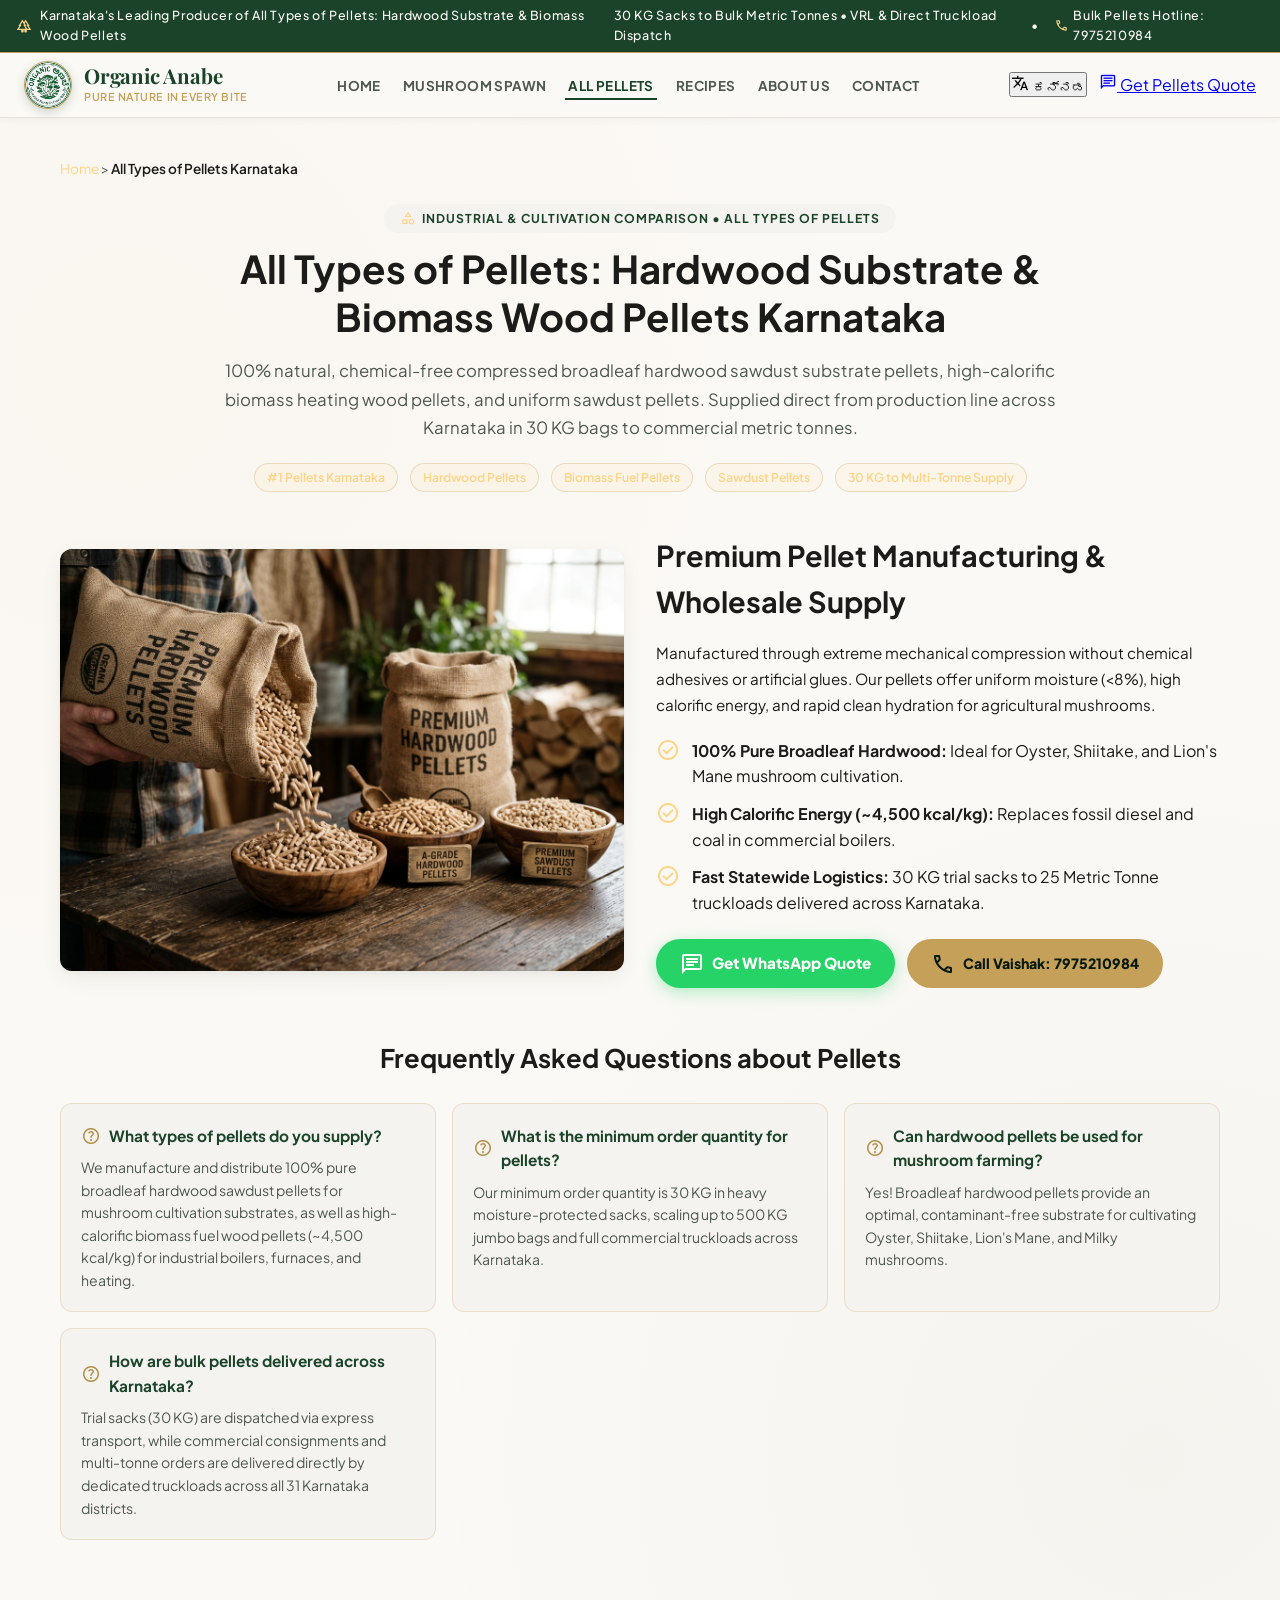
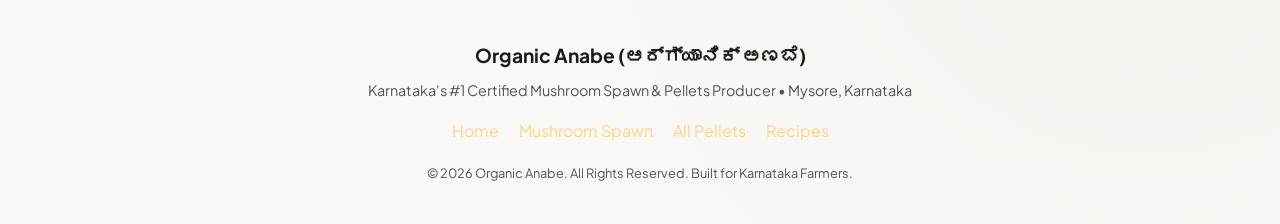
==== commit a31022b1: "Clean up website: remove over-explanations of spawn/pellets creation and refine typography and layou" ====
--- a/pellets.html
+++ b/pellets.html
@@ -151,10 +151,10 @@
       },
       {
         "@type": "Question",
-        "name": "How to use hardwood pellets for mushroom cultivation?",
+        "name": "Can hardwood pellets be used for mushroom cultivation?",
         "acceptedAnswer": {
           "@type": "Answer",
-          "text": "Place 10 KG of dry hardwood pellets into a sterilized container. Add 14 to 15 liters of boiling water (140% hydration ratio). Within 10 minutes, the pellets expand into fluffy, steam-pasteurized sawdust substrate. Allow to cool before inoculating with 3% to 5% pure Oyster or Milky mushroom spawn."
+          "text": "Yes! 100% pure broadleaf hardwood sawdust pellets provide an optimal, chemical-free substrate for cultivating high-yield Oyster, Shiitake, and Milky mushrooms."
         }
       },
       {
@@ -301,72 +301,51 @@
       </div>
     </div>
 
-    <!-- Technical Specification Comparison Table -->
-    <div class="seo-guide-container" style="margin-bottom: 50px;">
-      <div class="seo-guide-card">
-        <div class="botanical-badge" style="margin-bottom: 12px;">
-          <span class="material-symbols-outlined" style="font-size: 16px; color: var(--secondary-light);">category</span>
-          <span>Industrial Comparison • All Types of Pellets</span>
-        </div>
-        <h3 style="font-family: var(--font-heading); font-size: 1.5rem; color: var(--text-primary); margin-bottom: 12px;">
-          All Types of Pellets Explained: Technical Breakdown
-        </h3>
-        <p style="font-size: 0.95rem; line-height: 1.7; color: var(--text-secondary); margin-bottom: 16px;">
-          Whether you are an organic mushroom cultivator seeking clean broadleaf hardwood substrate pellets or an industrial manufacturing facility seeking clean-burning biomass fuel pellets to replace diesel and furnace oil, Organic Anabe provides Karnataka's most dependable direct-factory supply.
-        </p>
-
-        <div class="seo-guide-table-wrap">
-          <table class="seo-guide-table">
-            <thead>
-              <tr>
-                <th>Pellet Type</th>
-                <th>Raw Wood Material</th>
-                <th>Moisture &amp; Density</th>
-                <th>Primary Usage &amp; Benefit</th>
-                <th>Packaging Available</th>
-              </tr>
-            </thead>
-            <tbody>
-              <tr>
-                <td><strong>Pure Hardwood Substrate Pellets</strong></td>
-                <td>100% Broadleaf Hardwood (Oak, Beech, Rubberwood, Nilgiri)</td>
-                <td>&lt; 8% Moisture, High Density (650–700 kg/m³)</td>
-                <td>Gourmet mushroom cultivation (Oyster, Shiitake, Lion's Mane). Zero binders, rapid hydration (1:1.4 ratio).</td>
-                <td>30 KG moisture-proof sacks, 500 KG jumbo bags, bulk tonnes</td>
-              </tr>
-              <tr>
-                <td><strong>Biomass Fuel Wood Pellets</strong></td>
-                <td>Compressed Forestry Biomass &amp; Hardwood Mix</td>
-                <td>&lt; 10% Moisture, High Calorific (~4,200–4,800 kcal/kg)</td>
-                <td>Industrial boilers, tea drying plants, bakeries, hotels, commercial heating. Low ash (&lt; 1.5%).</td>
-                <td>30 KG sacks, 50 KG bags, full truckloads (10–25 MT)</td>
-              </tr>
-              <tr>
-                <td><strong>Dense Mixed Sawdust Pellets</strong></td>
-                <td>Screened Pine, Softwood &amp; Hardwood Sawdust</td>
-                <td>&lt; 9% Moisture, Uniform 6mm / 8mm diameter</td>
-                <td>Animal bedding, pellet stoves, auxiliary fuel, secondary composting and agriculture.</td>
-                <td>30 KG sacks &amp; wholesale loose truckloads</td>
-              </tr>
-            </tbody>
-          </table>
-        </div>
-      </div>
-    </div>
-
-    <!-- Pellets Hydration Guide -->
-    <div style="background: var(--bg-surface); border: 1px solid var(--border-color); border-radius: var(--radius-lg); padding: 32px; margin-bottom: 50px;">
-      <h3 style="font-family: var(--font-heading); font-size: 1.4rem; color: var(--text-main); margin-bottom: 16px;">
-        How to Hydrate Pellets for Mushroom Cultivation
+
+    <!-- Pellets FAQ Section -->
+    <div style="margin-bottom: 60px;">
+      <h3 style="font-family: var(--font-heading); font-size: 1.6rem; color: var(--text-main); margin-bottom: 24px; text-align: center;">
+        Frequently Asked Questions about Pellets
       </h3>
-      <p style="font-size: 0.95rem; line-height: 1.7; color: var(--text-secondary); margin-bottom: 16px;">
-        1. Place 10 KG of dry hardwood pellets into a clean container or filter patch bag.<br />
-        2. Add 14 to 15 liters of boiling water (140% hydration ratio) for steam pasteurization.<br />
-        3. Within 10 minutes, the pellets expand into fluffy, contaminant-free sawdust substrate.<br />
-        4. Allow the substrate to cool below 28°C before mixing with our <a href="spawn.html" style="color: var(--secondary-light); font-weight: 600;">₹130/KG Oyster or Milky Mushroom Spawn</a>.
-      </p>
-    </div>
-
+      <div class="seo-faq-grid">
+        <div class="seo-faq-item">
+          <div class="seo-faq-q">
+            <span class="material-symbols-outlined">help</span>
+            <span>What types of pellets do you supply?</span>
+          </div>
+          <p class="seo-faq-a">
+            We manufacture and distribute 100% pure broadleaf hardwood sawdust pellets for mushroom cultivation substrates, as well as high-calorific biomass fuel wood pellets (~4,500 kcal/kg) for industrial boilers, furnaces, and heating.
+          </p>
+        </div>
+        <div class="seo-faq-item">
+          <div class="seo-faq-q">
+            <span class="material-symbols-outlined">help</span>
+            <span>What is the minimum order quantity for pellets?</span>
+          </div>
+          <p class="seo-faq-a">
+            Our minimum order quantity is 30 KG in heavy moisture-protected sacks, scaling up to 500 KG jumbo bags and full commercial truckloads across Karnataka.
+          </p>
+        </div>
+        <div class="seo-faq-item">
+          <div class="seo-faq-q">
+            <span class="material-symbols-outlined">help</span>
+            <span>Can hardwood pellets be used for mushroom farming?</span>
+          </div>
+          <p class="seo-faq-a">
+            Yes! Broadleaf hardwood pellets provide an optimal, contaminant-free substrate for cultivating Oyster, Shiitake, Lion's Mane, and Milky mushrooms.
+          </p>
+        </div>
+        <div class="seo-faq-item">
+          <div class="seo-faq-q">
+            <span class="material-symbols-outlined">help</span>
+            <span>How are bulk pellets delivered across Karnataka?</span>
+          </div>
+          <p class="seo-faq-a">
+            Trial sacks (30 KG) are dispatched via express transport, while commercial consignments and multi-tonne orders are delivered directly by dedicated truckloads across all 31 Karnataka districts.
+          </p>
+        </div>
+      </div>
+    </div>
   </main>
 
   <!-- FOOTER -->
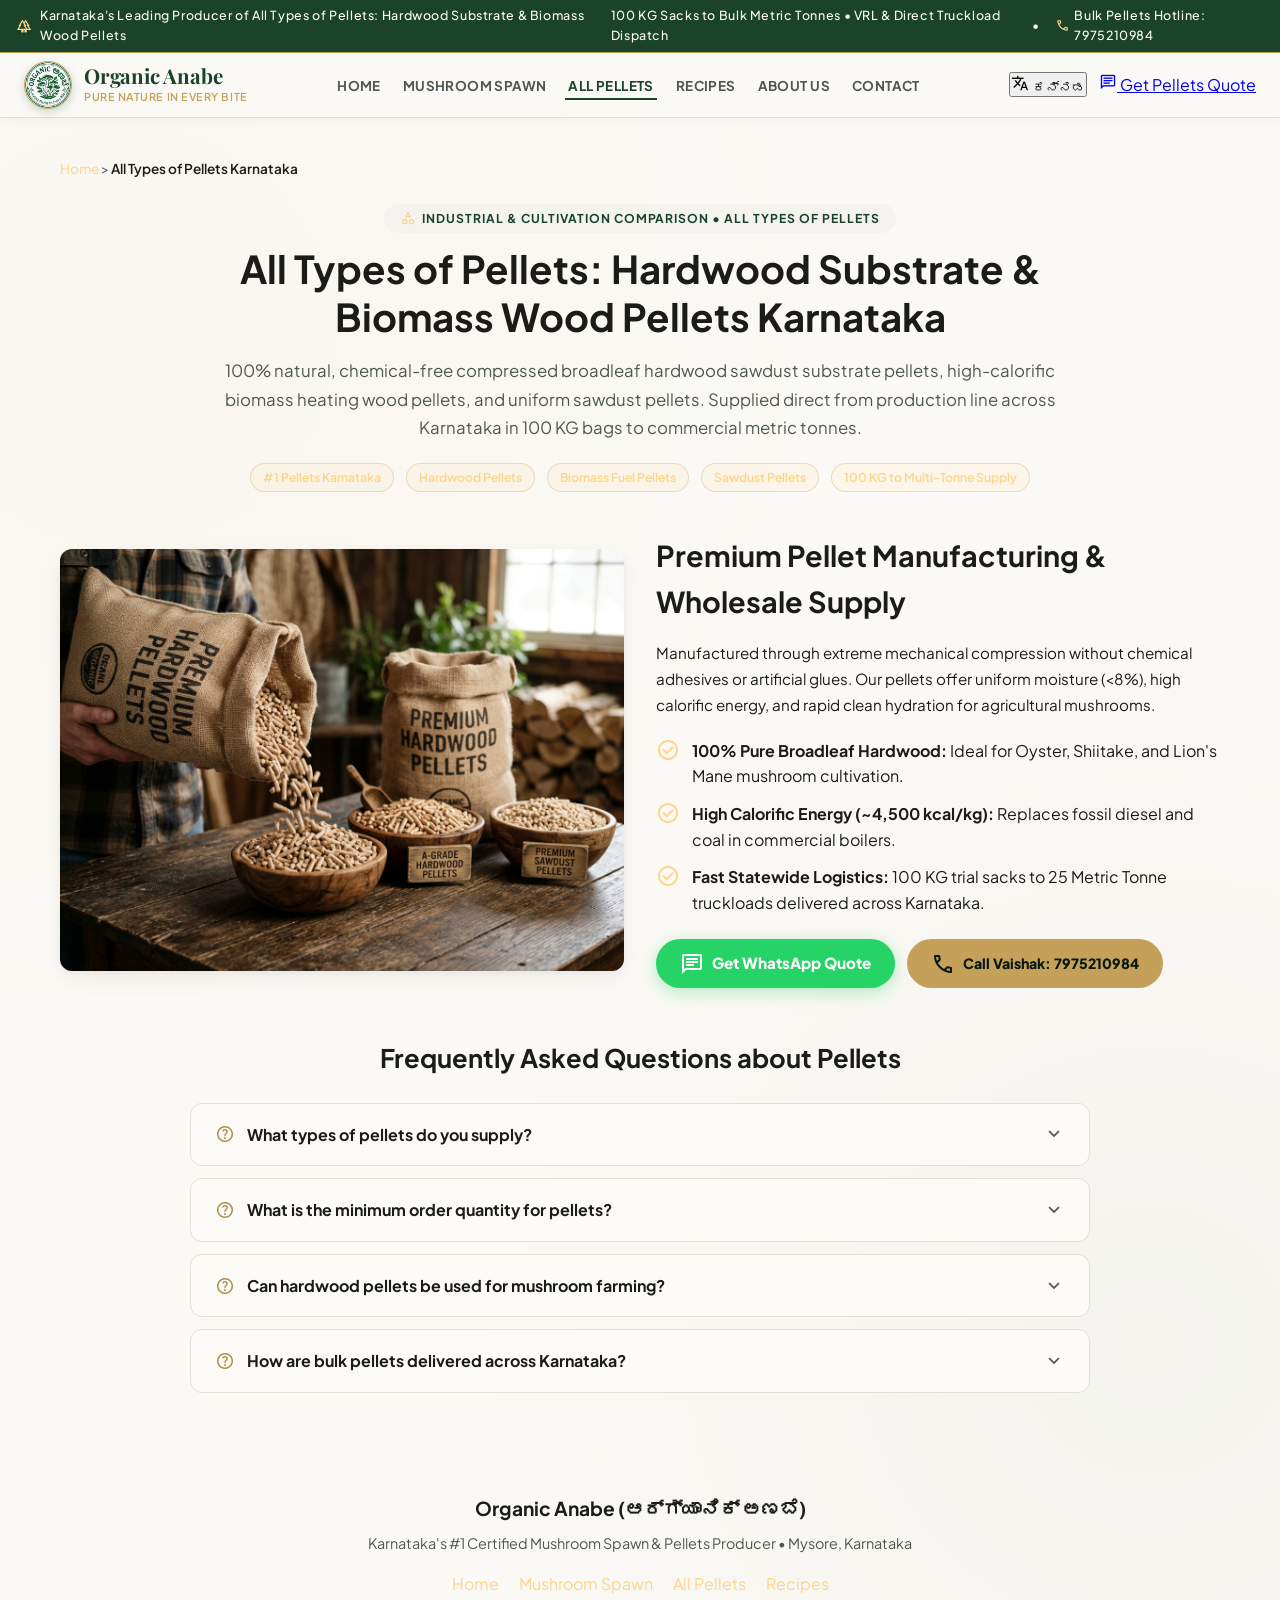
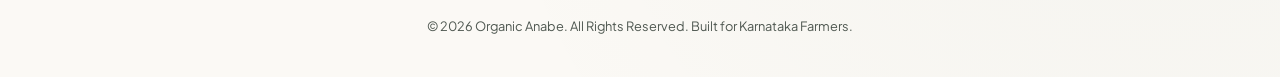
==== commit e45faee6: "Remove bulk calculators and replace with price/order banners, update pellet min order to 100kg, remo" ====
--- a/pellets.html
+++ b/pellets.html
@@ -4,7 +4,7 @@
   <meta charset="utf-8" />
   <meta name="viewport" content="width=device-width, initial-scale=1.0" />
   <title>All Types of Pellets Karnataka: Hardwood Substrate & Biomass Wood Pellets | Organic Anabe</title>
-  <meta name="description" content="Karnataka's leading direct manufacturer of all types of pellets: 100% pure broadleaf hardwood sawdust pellets for mushroom cultivation & high-calorific biomass fuel wood pellets for industrial boilers. Available in 30 KG bags to bulk tonnes across all Karnataka districts." />
+  <meta name="description" content="Karnataka's leading direct manufacturer of all types of pellets: 100% pure broadleaf hardwood sawdust pellets for mushroom cultivation & high-calorific biomass fuel wood pellets for industrial boilers. Available in 100 KG bags to bulk tonnes across all Karnataka districts." />
   <meta name="keywords" content="pellets, hardwood pellets, mushroom pellets, biomass pellets, wood pellets, sawdust pellets karnataka, industrial boiler pellets, pellets mysore bangalore, biomass fuel pellets india, substrate pellets for oyster mushroom" />
   <meta name="robots" content="index, follow, max-image-preview:large" />
 
@@ -67,8 +67,8 @@
     "@type": "Product",
     "name": "All Types of Pellets: Hardwood Sawdust & Biomass Pellets (ಪೆಲ್ಲೆಟ್‌ಗಳು)",
     "image": "https://organabe.in/assets/all_types_pellets.jpg",
-    "description": "100% pure broadleaf hardwood substrate pellets for mushroom cultivation and high-calorific biomass fuel wood pellets for industrial boilers. Available in 30 KG bags to bulk tonnes across Karnataka.",
-    "sku": "OA-PELLET-30KG",
+    "description": "100% pure broadleaf hardwood substrate pellets for mushroom cultivation and high-calorific biomass fuel wood pellets for industrial boilers. Available in 100 KG bags to bulk tonnes across Karnataka.",
+    "sku": "OA-PELLET-100KG",
     "brand": { "@type": "Brand", "name": "Organic Anabe" },
     "offers": {
       "@type": "Offer",
@@ -146,7 +146,7 @@
         "name": "What are all the types of pellets available at Organic Anabe?",
         "acceptedAnswer": {
           "@type": "Answer",
-          "text": "Organic Anabe manufactures and distributes all types of pellets across Karnataka: 1) 100% natural Broadleaf Hardwood Sawdust Pellets (Oak, Beech) for gourmet mushroom cultivation substrates; 2) High-calorific Biomass Fuel Wood Pellets (~4,500 kcal/kg) for industrial boilers, furnaces, and heating; and 3) Screened Mixed Sawdust Pellets. Available in 30 KG bags, 500 KG jumbo bags, and commercial metric tonne truckloads."
+          "text": "Organic Anabe manufactures and distributes all types of pellets across Karnataka: 1) 100% natural Broadleaf Hardwood Sawdust Pellets (Oak, Beech) for gourmet mushroom cultivation substrates; 2) High-calorific Biomass Fuel Wood Pellets (~4,500 kcal/kg) for industrial boilers, furnaces, and heating; and 3) Screened Mixed Sawdust Pellets. Available in 100 KG bags, 500 KG jumbo bags, and commercial metric tonne truckloads."
         }
       },
       {
@@ -162,7 +162,7 @@
         "name": "What is the minimum order quantity for pellets?",
         "acceptedAnswer": {
           "@type": "Answer",
-          "text": "The minimum order quantity for hardwood pellets is 30 KG in heavy moisture-protected sacks, scaling up to commercial truckloads across Bengaluru, Mysuru, Mandya, Hassan, Belagavi, Mangaluru, and all 31 Karnataka districts."
+          "text": "The minimum order quantity for hardwood pellets is 100 KG in heavy moisture-protected sacks, scaling up to commercial truckloads across Bengaluru, Mysuru, Mandya, Hassan, Belagavi, Mangaluru, and all 31 Karnataka districts."
         }
       }
     ]
@@ -179,7 +179,7 @@
         <span>Karnataka's Leading Producer of All Types of Pellets: Hardwood Substrate & Biomass Wood Pellets</span>
       </div>
       <div style="display: flex; align-items: center; gap: 16px;">
-        <span class="hidden-mobile">30 KG Sacks to Bulk Metric Tonnes • VRL & Direct Truckload Dispatch</span>
+        <span class="hidden-mobile">100 KG Sacks to Bulk Metric Tonnes • VRL & Direct Truckload Dispatch</span>
         <span>•</span>
         <a href="tel:7975210984" style="color: inherit; text-decoration: none; display: flex; align-items: center; gap: 4px;">
           <span class="material-symbols-outlined" style="font-size: 15px; color: var(--secondary-light);">call</span>
@@ -245,14 +245,14 @@
         All Types of Pellets: Hardwood Substrate &amp; Biomass Wood Pellets Karnataka
       </h1>
       <p style="font-size: 1.05rem; line-height: 1.7; color: var(--text-muted);">
-        100% natural, chemical-free compressed broadleaf hardwood sawdust substrate pellets, high-calorific biomass heating wood pellets, and uniform sawdust pellets. Supplied direct from production line across Karnataka in 30 KG bags to commercial metric tonnes.
+        100% natural, chemical-free compressed broadleaf hardwood sawdust substrate pellets, high-calorific biomass heating wood pellets, and uniform sawdust pellets. Supplied direct from production line across Karnataka in 100 KG bags to commercial metric tonnes.
       </p>
       <div style="display: flex; justify-content: center; gap: 12px; margin-top: 20px; flex-wrap: wrap;">
         <span class="seo-kw-tag">#1 Pellets Karnataka</span>
         <span class="seo-kw-tag">Hardwood Pellets</span>
         <span class="seo-kw-tag">Biomass Fuel Pellets</span>
         <span class="seo-kw-tag">Sawdust Pellets</span>
-        <span class="seo-kw-tag">30 KG to Multi-Tonne Supply</span>
+        <span class="seo-kw-tag">100 KG to Multi-Tonne Supply</span>
       </div>
     </div>
 
@@ -284,7 +284,7 @@
           <div style="display: flex; gap: 12px; align-items: flex-start;">
             <span class="material-symbols-outlined" style="color: var(--secondary-light); font-size: 24px;">check_circle</span>
             <div>
-              <strong>Fast Statewide Logistics:</strong> 30 KG trial sacks to 25 Metric Tonne truckloads delivered across Karnataka.
+              <strong>Fast Statewide Logistics:</strong> 100 KG trial sacks to 25 Metric Tonne truckloads delivered across Karnataka.
             </div>
           </div>
         </div>
@@ -302,48 +302,63 @@
     </div>
 
 
-    <!-- Pellets FAQ Section -->
+    <!-- Pellets FAQ Dropdown Accordion Section -->
     <div style="margin-bottom: 60px;">
       <h3 style="font-family: var(--font-heading); font-size: 1.6rem; color: var(--text-main); margin-bottom: 24px; text-align: center;">
         Frequently Asked Questions about Pellets
       </h3>
-      <div class="seo-faq-grid">
-        <div class="seo-faq-item">
-          <div class="seo-faq-q">
-            <span class="material-symbols-outlined">help</span>
-            <span>What types of pellets do you supply?</span>
-          </div>
-          <p class="seo-faq-a">
-            We manufacture and distribute 100% pure broadleaf hardwood sawdust pellets for mushroom cultivation substrates, as well as high-calorific biomass fuel wood pellets (~4,500 kcal/kg) for industrial boilers, furnaces, and heating.
-          </p>
-        </div>
-        <div class="seo-faq-item">
-          <div class="seo-faq-q">
-            <span class="material-symbols-outlined">help</span>
-            <span>What is the minimum order quantity for pellets?</span>
-          </div>
-          <p class="seo-faq-a">
-            Our minimum order quantity is 30 KG in heavy moisture-protected sacks, scaling up to 500 KG jumbo bags and full commercial truckloads across Karnataka.
-          </p>
-        </div>
-        <div class="seo-faq-item">
-          <div class="seo-faq-q">
-            <span class="material-symbols-outlined">help</span>
-            <span>Can hardwood pellets be used for mushroom farming?</span>
-          </div>
-          <p class="seo-faq-a">
-            Yes! Broadleaf hardwood pellets provide an optimal, contaminant-free substrate for cultivating Oyster, Shiitake, Lion's Mane, and Milky mushrooms.
-          </p>
-        </div>
-        <div class="seo-faq-item">
-          <div class="seo-faq-q">
-            <span class="material-symbols-outlined">help</span>
-            <span>How are bulk pellets delivered across Karnataka?</span>
-          </div>
-          <p class="seo-faq-a">
-            Trial sacks (30 KG) are dispatched via express transport, while commercial consignments and multi-tonne orders are delivered directly by dedicated truckloads across all 31 Karnataka districts.
-          </p>
-        </div>
+      <div class="faq-accordion-wrap" style="max-width: 900px; margin: 0 auto;">
+        <details class="faq-accordion-item" name="pellet-faq">
+          <summary class="faq-accordion-summary">
+            <div class="faq-q-text">
+              <span class="material-symbols-outlined">help</span>
+              <span>What types of pellets do you supply?</span>
+            </div>
+            <span class="material-symbols-outlined faq-chevron">expand_more</span>
+          </summary>
+          <div class="faq-accordion-content">
+            <p>We manufacture and distribute 100% pure broadleaf hardwood sawdust pellets for mushroom cultivation substrates, as well as high-calorific biomass fuel wood pellets (~4,500 kcal/kg) for industrial boilers, furnaces, and heating.</p>
+          </div>
+        </details>
+
+        <details class="faq-accordion-item" name="pellet-faq">
+          <summary class="faq-accordion-summary">
+            <div class="faq-q-text">
+              <span class="material-symbols-outlined">help</span>
+              <span>What is the minimum order quantity for pellets?</span>
+            </div>
+            <span class="material-symbols-outlined faq-chevron">expand_more</span>
+          </summary>
+          <div class="faq-accordion-content">
+            <p>Our minimum order quantity is <strong>100 KG</strong> in heavy moisture-protected sacks, scaling up to 500 KG jumbo bags and full commercial truckloads across Karnataka.</p>
+          </div>
+        </details>
+
+        <details class="faq-accordion-item" name="pellet-faq">
+          <summary class="faq-accordion-summary">
+            <div class="faq-q-text">
+              <span class="material-symbols-outlined">help</span>
+              <span>Can hardwood pellets be used for mushroom farming?</span>
+            </div>
+            <span class="material-symbols-outlined faq-chevron">expand_more</span>
+          </summary>
+          <div class="faq-accordion-content">
+            <p>Yes! Broadleaf hardwood pellets provide an optimal, contaminant-free substrate for cultivating Oyster, Shiitake, Lion's Mane, and Milky mushrooms.</p>
+          </div>
+        </details>
+
+        <details class="faq-accordion-item" name="pellet-faq">
+          <summary class="faq-accordion-summary">
+            <div class="faq-q-text">
+              <span class="material-symbols-outlined">help</span>
+              <span>How are bulk pellets delivered across Karnataka?</span>
+            </div>
+            <span class="material-symbols-outlined faq-chevron">expand_more</span>
+          </summary>
+          <div class="faq-accordion-content">
+            <p>Consignments (100 KG sacks) are dispatched via express transport, while commercial consignments and multi-tonne orders are delivered directly by dedicated truckloads across all 31 Karnataka districts.</p>
+          </div>
+        </details>
       </div>
     </div>
   </main>
--- a/css/style.css
+++ b/css/style.css
@@ -5949,4 +5949,115 @@
     max-width: 100% !important;
     width: 100% !important;
   }
-}+}
+/* ==========================================================================
+   INTERACTIVE FAQ DROPDOWN ACCORDION
+   ========================================================================== */
+.faq-section {
+  padding: 60px 20px 80px;
+  max-width: 980px;
+  margin: 0 auto;
+}
+
+.faq-accordion-wrap {
+  display: flex;
+  flex-direction: column;
+  gap: 12px;
+  margin-top: 32px;
+}
+
+.faq-accordion-item {
+  background: var(--surface-card);
+  border: 1px solid var(--surface-border);
+  border-radius: var(--radius-lg);
+  overflow: hidden;
+  transition: all 0.25s cubic-bezier(0.16, 1, 0.3, 1);
+}
+
+.faq-accordion-item:hover {
+  border-color: var(--secondary);
+  box-shadow: 0 4px 16px rgba(13, 40, 24, 0.06);
+}
+
+.faq-accordion-item[open] {
+  background: #ffffff;
+  border-color: var(--secondary);
+  box-shadow: 0 8px 24px -4px rgba(13, 40, 24, 0.1);
+}
+
+.faq-accordion-summary {
+  display: flex;
+  align-items: center;
+  justify-content: space-between;
+  gap: 16px;
+  padding: 18px 24px;
+  cursor: pointer;
+  list-style: none;
+  user-select: none;
+  font-weight: 700;
+  color: var(--text-main);
+  font-size: 1rem;
+  transition: color 0.2s ease;
+}
+
+.faq-accordion-summary::-webkit-details-marker {
+  display: none;
+}
+
+.faq-q-text {
+  display: flex;
+  align-items: center;
+  gap: 12px;
+  text-align: left;
+}
+
+.faq-q-text .material-symbols-outlined {
+  color: var(--secondary-hover);
+  font-size: 20px;
+  flex-shrink: 0;
+}
+
+.faq-chevron {
+  color: var(--text-muted);
+  font-size: 22px;
+  transition: transform 0.25s ease;
+  flex-shrink: 0;
+}
+
+.faq-accordion-item[open] .faq-chevron {
+  transform: rotate(180deg);
+  color: var(--secondary-hover);
+}
+
+.faq-accordion-item[open] .faq-accordion-summary {
+  color: var(--primary);
+}
+
+.faq-accordion-content {
+  padding: 14px 24px 20px 56px;
+  color: var(--text-muted);
+  font-size: 0.93rem;
+  line-height: 1.7;
+  border-top: 1px solid rgba(228, 224, 215, 0.5);
+  animation: fadeInFaq 0.25s ease;
+}
+
+.faq-accordion-content p {
+  margin: 0;
+}
+
+@keyframes fadeInFaq {
+  from { opacity: 0; transform: translateY(-4px); }
+  to { opacity: 1; transform: translateY(0); }
+}
+
+@media (max-width: 640px) {
+  .faq-accordion-summary {
+    padding: 14px 16px;
+    font-size: 0.92rem;
+  }
+  .faq-accordion-content {
+    padding: 12px 16px 16px 16px;
+    font-size: 0.88rem;
+  }
+}
